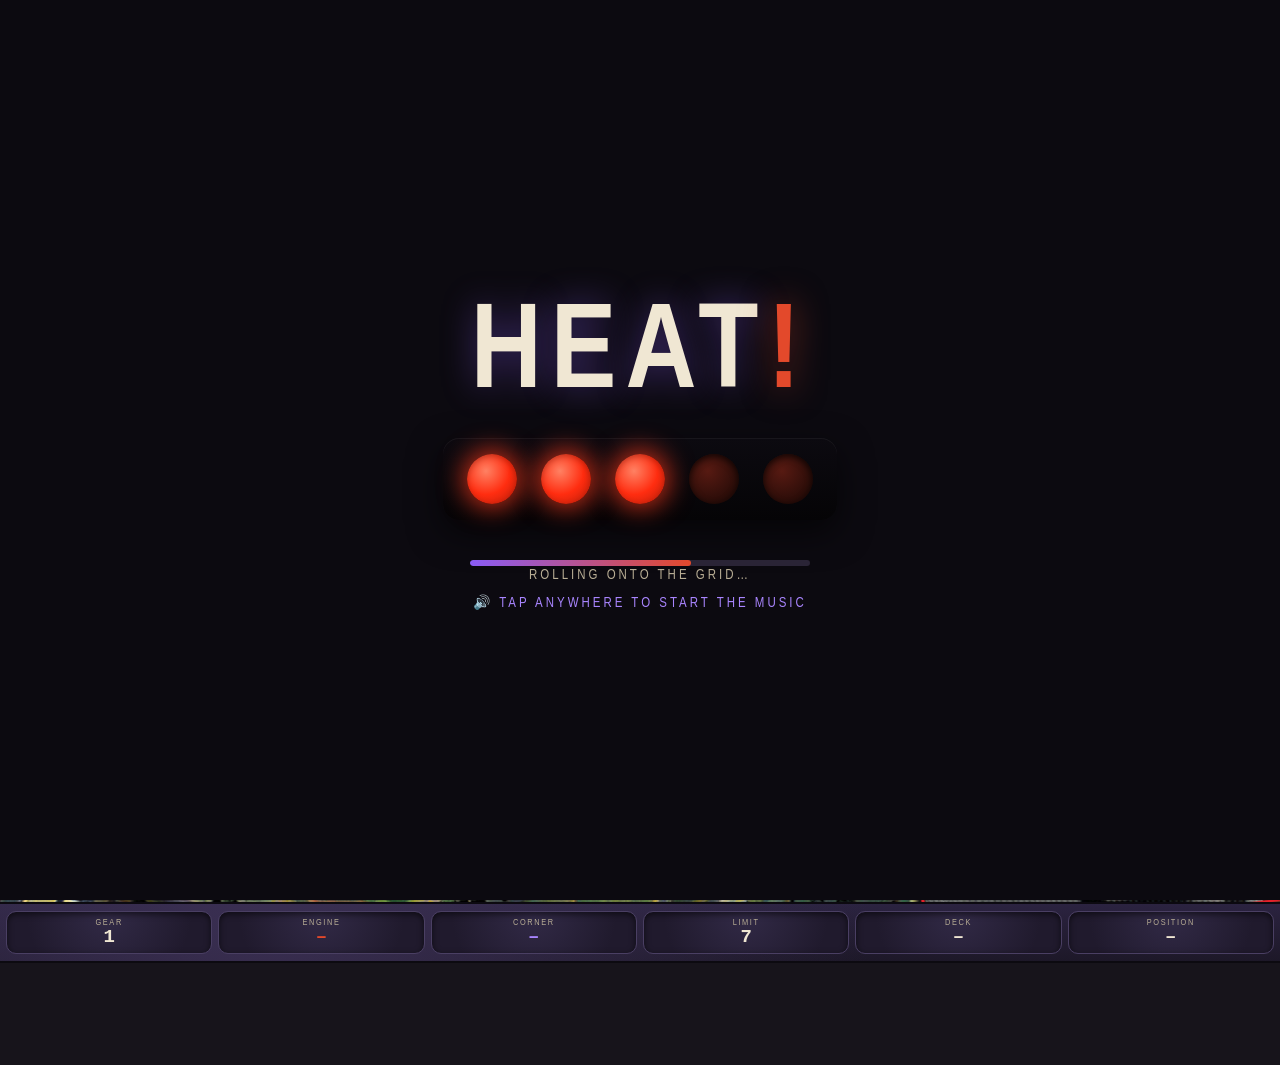
==== index.html @ 268af8fa "Update index.html" ====
<!DOCTYPE html>
<html lang="en">
<head>
<meta charset="UTF-8">

<meta name="viewport" content="width=device-width, initial-scale=1.0, viewport-fit=cover">
<meta name="apple-mobile-web-app-capable" content="yes">
<meta name="theme-color" content="#17141b">

<title>HEAT - Pedal to the Metal!</title>

<script>
window.addEventListener("error", e => {
  if (e.filename) alert("Error in " + e.filename.split("/").pop() +
                        " line " + e.lineno + ":\n" + e.message);
});
</script>

<!-- on-screen JS error reporter (delete this line when you no longer want it) -->
<script src="js/diagnostic.js"></script>

<link rel="stylesheet" href="css/game.css">
<link rel="stylesheet" href="css/career.css">
</head>
<body>

<!-- ===== INTRO: loading + title, layered over the game (single page) ===== -->
<div id="stage" role="button" tabindex="0" aria-label="Start game">
  <div id="prompt">
    <div id="Heats">HEAT <span>- Pedal to the Metal</div>
    <div class="eyebrow">A Digital Fan Game</div>
    <div id="start">Start <span class="metal">Game</span></div>
  
    </div>
  <div id="hint">Tap anywhere to race</div>
</div>
<div id="soundNote">🔊 Tap to enable sound</div>
<div id="loader">
  <!-- wordmark: the PNG is preferred; if it fails to load, onerror hides it and
       reveals the original text version so the loader never shows a broken box -->
  <img class="load-title" id="loadWordmark" src="assets/titlename.png" alt="HEAT"
       onerror="this.hidden=true; var t=document.getElementById('loadWordmarkText'); if(t) t.hidden=false;">
  <div class="load-title" id="loadWordmarkText" hidden>HEAT<b>!</b></div>
  <div class="gantry">
    <div class="lamp"></div><div class="lamp"></div><div class="lamp"></div>
    <div class="lamp"></div><div class="lamp"></div>
  </div>
  <div>
    <div class="load-bar"><div class="load-fill" id="loadFill"></div></div>
    <p class="load-status" id="loadStatus">Warming up the engine…</p>
    <p class="load-status" id="loadSound" style="display:none; margin-top:12px; color:var(--purple-glow)">🔊 Tap anywhere to start the music</p>
  </div>
</div>
<!-- ===== end intro ===== -->

<!-- ===== pre-race loading screen (summary → lights out, and between championship races) ===== -->
<div id="raceload">
  <div>
    <div class="rl-track" id="rlTitle">Pukekohe</div>
    <div class="rl-sub" id="rlSub"></div>
  </div>
  <div class="gantry">
    <div class="lamp"></div><div class="lamp"></div><div class="lamp"></div>
    <div class="lamp"></div><div class="lamp"></div>
  </div>
  <div>
    <div class="load-bar"><div class="load-fill" id="rlFill"></div></div>
    <p class="load-status" id="rlStatus">Wheeling it out of the garage…</p>
  </div>
</div>

<div id="topbar">
  <div class="badge">17</div>
  <div class="hdrtext">
    <h1>HEAT <span style="color:var(--purple-glow)">·</span> </h1>
    <div class="subrow">
      <div class="sub" id="roundlbl">Pedal to the Metal!</div>
      <div id="wchip" hidden></div>
    </div>
  </div>
  <div id="standings"></div>
  <button id="menubtn" aria-label="Menu" title="Menu">☰</button>
</div>

<div id="trackwrap">
  <svg id="tracksvg" viewBox="0 0 1200 800" preserveAspectRatio="xMidYMid meet"></svg>
</div>

<div id="gauges">
  <div class="gauge"><div class="lbl">Gear</div><div class="val" id="g-gear">1</div></div>
  <div class="gauge heatg"><div class="lbl">Engine</div><div class="val" id="g-heat">–</div></div>
  <div class="gauge speedg"><div class="lbl">Speed</div><div class="val" id="g-speed">–</div></div>
  <div class="gauge"><div class="lbl">Hand</div><div class="val" id="g-hand">7</div></div>
  <div class="gauge deckg" id="g-deck-tile" title="Draw deck — tap to see what's left"><div class="lbl">Deck</div><div class="val" id="g-deck">–</div></div>
  <div class="gauge"><div class="lbl">Position</div><div class="val" id="g-pos">–</div></div>
</div>

<div id="panel"></div>

<div id="logwrap">
  <button id="logtoggle" onclick="document.getElementById('logwrap').classList.toggle('open')">▸ race radio…</button>
  <div id="logbody"></div>
</div>

<div id="toast"></div>

<div id="confirmModal" class="overlay" style="display:none">
  <div class="sheet">
    <h2 id="cfTitle">⚠ Spin-out warning</h2>
    <div class="tag" id="cfTag">Corner check</div>
    <div id="cfBody" class="forecast spin cfbody"></div>
    <div class="btnrow">
      <button class="act hot" id="cfYes">Send it anyway</button>
      <button class="act secondary" id="cfNo">Back off</button>
    </div>
  </div>
</div>
<div id="spinModal" class="overlay" style="display:none">
  <div class="sheet">
    <h2>💥 SPINOUTT!</h2>
    <img src="screens/spinout1.png" alt="Spin out">
    <div class="spinsub" id="spinSub">You lost the back end — dropped to 1st gear and picked up Stress.</div>
    <div class="btnrow"><button class="act hot" id="spinClose">Shake it off</button></div>
  </div>
</div>
<div id="trackModal" class="overlay" style="display:none">
  <div class="sheet">
    <div class="tag" id="tmEyebrow"></div>
    <h2 id="tmName"></h2>
    <div class="tm-art" id="tmArt"></div>
    <div class="tm-meta" id="tmMeta"></div>
    <div class="tm-brief" id="tmBrief"></div>
    <div class="btnrow">
      <button class="act secondary" id="tmCancel">Cancel</button>
      <button class="act" id="tmNext">Next ▸</button>
    </div>
  </div>
</div>
<div id="setup" class="overlay"></div>


<!-- ===== soundtrack: opening (attract, carried from title) → race (loop) → win (once) ===== -->
<audio id="heatOpening" src="audio/opening.mp3" loop preload="auto"></audio>
<audio id="heatRace"    src="audio/race.mp3"    loop preload="auto"></audio>
<audio id="heatWin"     src="audio/win.mp3"     preload="auto"></audio>
<audio id="heatCrash"   src="audio/crash.mp3"   preload="auto"></audio>

<!-- =====================================================================
     SCRIPTS — load order matters. Anything that *registers* data must come
     before the code that reads it.

       1. track registry   → defines TRACKS + defineTrack()
       2. tracks/*.js      → one file per circuit, each self-registers.
                             Order here = order on the track-select screen.
       3. data/cups.js     → championship seasons (lists of track keys)
       4. js/game.js       → the game itself
       5. js/audio.js, js/intro.js
       6. career map registry → defines defineCareerMap()
       7. data/career-maps/*.js → one file per career map
       8. js/career.js     → career mode

     TO ADD A TRACK: drop tracks/<key>.js in, add one line to the TRACKS block.
     TO ADD A CAREER MAP: drop data/career-maps/<key>.js in, add one line to
     the CAREER MAPS block. Nothing else in this file changes.
     ===================================================================== -->

<script src="js/track-registry.js"></script>

<!-- ===== TRACKS ===== -->
<script src="tracks/usa.js"></script>
<script src="tracks/italy.js"></script>
<script src="tracks/france.js"></script>
<script src="tracks/britain.js"></script>
<script src="tracks/mexico.js"></script>
<script src="tracks/japan.js"></script>
<script src="tracks/spain.js"></script>
<script src="tracks/dutch.js"></script>
<script src="tracks/southafrica.js"></script>
<script src="tracks/germany.js"></script>
<script src="tracks/adelaide.js"></script>
<script src="tracks/hungary.js"></script>
<script src="tracks/jarama.js"></script> 
<script src="tracks/pukekohe.js"></script>
<script src="tracks/monaco.js"></script>
<script src="tracks/montjuic.js"></script>
<script src="tracks/newyork.js"></script>
<script src="tracks/sanmarino.js"></script>
<script src="tracks/silverrock.js"></script>
<script src="tracks/spa.js"></script> 
<script src="tracks/zandvoort.js"></script>

  <!-- ===== DRAG TRACKS ===== -->
  <script src="tracks/drags/drag1.js"></script>
  <script src="tracks/drags/drag2.js"></script>
  <script src="tracks/drags/drag3.js"></script>

  <!-- ===== BOSS TRACKS =====
       Career mode keeps these OUT of the ordinary circuit pool. Each career
       draws three of the six at roll-up and pins one to the end of each act:
       Act I final, Act II final, Grand Final. -->
  <script src="tracks/boss/boss1.js"></script>
  <script src="tracks/boss/boss2.js"></script>
  <script src="tracks/boss/boss3.js"></script>
  <script src="tracks/boss/boss4.js"></script>
  <script src="tracks/boss/boss5.js"></script>
  <script src="tracks/boss/boss6.js"></script>

<!-- ===== CHAMPIONSHIP SEASONS ===== -->
<script src="data/cups.js"></script>

  
<!-- ===== GAME ===== -->
<script src="js/game.js"></script> 
<script src="js/board-terrains.js"></script>
  
<script src="js/poly.js"></script>
<script src="js/models/car-f1.js"></script>
<script src="js/models/cockpit.js"></script>
<script src="js/fpview.js"></script>
<script src="js/fpview-poly.js"></script>

<!-- <script src="js/fpview.js"></script> -->
<!--  <script src="js/retro.js"></script> -->
<script src="js/fpview-terrains.js"></script>
<script src="js/audio.js"></script>
<script src="js/intro.js"></script>

<!-- ===== CAREER MAPS ===== -->
<script src="js/career-map-registry.js"></script>
<!--<script src="data/career-maps/coastrun.js"></script>
<script src="data/career-maps/summitgp.js"></script>*
  --!>

<!-- ===== CAREER MODE ===== -->
<!-- career-mods.js must load AFTER game.js (it wraps game functions) and
     BEFORE career.js (which reads CAREER_MODS / careerApplyFx / careerPerk) -->
<script src="js/career-mods.js"></script>
<script src="js/career.js"></script>



</body>
</html>
---- css/game.css ----
:root{
  --tarmac:#17141b; --panel:#221d2b; --panel2:#2c2536;
  --cream:#f0e7d3; --cream-dim:#b9ae95;
  --purple:#8a5cf6; --purple-deep:#4b2fa8; --purple-glow:#a985ff;
  --heat:#e3492b; --heat-dim:#8a3520;
  --cool:#3fa7d6; --grass:#3e5039;
  --stress:#d8c23a;
  --disp:"Avenir Next Condensed","Arial Narrow","Helvetica Neue Condensed","Liberation Sans Narrow",system-ui,sans-serif;
  --mono:"SF Mono","Roboto Mono",ui-monospace,Menlo,monospace;
}
*{box-sizing:border-box;margin:0;padding:0;-webkit-tap-highlight-color:transparent;touch-action:manipulation}
html,body{height:100%}
body{
  background:var(--tarmac); color:var(--cream);
  font-family:var(--disp); overflow:hidden;
  display:flex; flex-direction:column; height:100dvh;
  user-select:none;-webkit-user-select:none;
}
/* ---------- header ---------- */
#topbar{
  display:flex; align-items:center; gap:10px; padding:8px 12px 6px;
  border-bottom:1px solid #000;
  background:linear-gradient(180deg,#241d31,#1a1622);
}
#topbar .badge{
  background:var(--purple-deep); color:#fff; border:2px solid var(--purple);
  border-radius:50%; width:34px;height:34px; display:flex;align-items:center;justify-content:center;
  font-weight:800; font-size:15px; flex:none;
  box-shadow:0 0 10px rgba(138,92,246,.5);
}
#topbar h1{font-size:17px; letter-spacing:2.5px; text-transform:uppercase; font-weight:800; line-height:1}
#topbar .hdrtext{min-width:0}
#topbar .subrow{display:flex; align-items:center; gap:6px; flex-wrap:wrap; margin-top:3px}
#topbar .sub{font-size:10px; letter-spacing:2px; color:var(--cream-dim); text-transform:uppercase}
#wchip{font-size:9px; letter-spacing:1.2px; text-transform:uppercase; color:var(--cream);
  background:rgba(138,92,246,.18); border:1px solid rgba(138,92,246,.5);
  padding:1px 6px; border-radius:999px; white-space:nowrap; line-height:1.5}
#wchip[hidden]{display:none}
#standings{margin-left:auto; display:flex; gap:4px; flex-wrap:wrap; justify-content:flex-end; max-width:42%}
#menubtn{flex:none; margin-left:8px; width:34px; height:34px; border-radius:9px;
  border:2px solid var(--purple); background:var(--panel2); color:var(--cream);
  font-size:16px; font-weight:800; line-height:1; display:flex; align-items:center; justify-content:center;
  cursor:pointer; box-shadow:0 0 8px rgba(138,92,246,.35)}
#menubtn:active{background:var(--purple-deep)}
.pos-chip{
  width:18px;height:18px;border-radius:50%; display:flex;align-items:center;justify-content:center;
  font-size:10px;font-weight:800;color:#111; border:1px solid rgba(0,0,0,.5);
}
/* landing-spot highlight bands on the track */
.landhl{pointer-events:none}
.landhl.exact{opacity:.55}
.landhl.range{opacity:.30}
/* ---------- track ---------- */
#trackwrap{position:relative; background:var(--grass); flex:none; touch-action:none}
#tracksvg{display:block; width:100%; height:auto}
/* ---------- gauges strip ---------- */
#gauges{
  display:flex; justify-content:space-around; align-items:stretch;
  padding:7px 6px; gap:6px;
  background:
    radial-gradient(circle at 20% -40%, #3a2f52 0%, transparent 60%),
    linear-gradient(180deg,#2b2340,#1d1828);
  border-top:2px solid #0c0a10; border-bottom:2px solid #0c0a10;
}
.gauge{
  flex:1; text-align:center; border:1.5px solid #4a3f63; border-radius:10px;
  background:radial-gradient(circle at 50% 0%, #322a47, #201a2d 75%);
  padding:5px 2px 4px; box-shadow:inset 0 2px 6px rgba(0,0,0,.6);
  min-width:0;
}
.gauge .lbl{font-size:9px; letter-spacing:1.6px; color:var(--cream-dim); text-transform:uppercase}
.gauge .val{font-family:var(--mono); font-size:19px; font-weight:700; line-height:1.15; color:var(--cream)}
.gauge.heatg .val{color:var(--heat)} .gauge.speedg .val{color:var(--purple-glow)}
/* ---------- main panel ---------- */
#panel{flex:1; overflow-y:auto; padding:12px 12px 90px; -webkit-overflow-scrolling:touch}
.phase-title{font-size:13px; letter-spacing:3px; text-transform:uppercase; color:var(--purple-glow); font-weight:800; margin-bottom:2px}
.phase-hint{font-size:12.5px; color:var(--cream-dim); font-family:system-ui,sans-serif; line-height:1.45; margin-bottom:12px}
/* gear gate */
#geargate{display:flex; gap:10px; align-items:center; justify-content:center; margin:6px 0 14px}
.gearopt{
  width:56px;height:56px;border-radius:50%; border:2px solid #4a3f63; background:#171221;
  color:var(--cream); font-size:22px; font-weight:800; display:flex;flex-direction:column;
  align-items:center;justify-content:center; position:relative; font-family:var(--disp);
}
.gearopt small{font-size:8px; letter-spacing:1px; color:var(--cream-dim); font-weight:600}
.gearopt.sel{border-color:var(--purple-glow); background:var(--purple-deep); box-shadow:0 0 14px rgba(138,92,246,.55)}
.gearopt.heatcost.sel{border-color:var(--heat)}
.gearopt:disabled{opacity:.28}
.gearopt .flame{position:absolute; top:-6px; right:-4px; font-size:12px}
/* cards */
#hand,#played{display:flex; gap:8px; overflow-x:auto; padding:6px 2px 10px; scrollbar-width:none}
#hand::-webkit-scrollbar,#played::-webkit-scrollbar{display:none}
.card{
  flex:none; width:66px; height:96px; border-radius:8px; position:relative;
  border:2px solid #000; display:flex; flex-direction:column; align-items:center; justify-content:center;
  font-weight:800; transition:transform .12s;
  box-shadow:0 3px 6px rgba(0,0,0,.5);
}
.card .cv{font-size:30px; line-height:1}
.card .ct{font-size:8.5px; letter-spacing:1.2px; text-transform:uppercase; margin-top:5px; opacity:.85; text-align:center; padding:0 3px}
.card.speed{background:linear-gradient(160deg,#6a48d8,#40277e); color:#fff}
.card.speed::after,.card.up::after{content:""; position:absolute; inset:4px; border:1px solid rgba(255,255,255,.28); border-radius:5px}
.card.up{background:linear-gradient(160deg,#8f6df2,#5636a8); color:#fff}
.card.up .cv::before{content:"▲▲"; display:block; font-size:8px; letter-spacing:2px; color:#d9c9ff}
.card.heatc{background:linear-gradient(160deg,#e3492b,#7c2410); color:#ffe6d2}
.card.heatc .cv{font-size:22px}
.card.stressc{background:linear-gradient(160deg,#c9b02c,#6d5c10); color:#fff}
.card.stressc .cv{font-size:26px}
.card.garage{background:linear-gradient(160deg,#efe6d0,#c9bda0); color:#241d15; border-color:#241d15}
.card.garage .ct{font-weight:800; letter-spacing:.8px; opacity:1}
/* Sponsorship cards (Championship): gold one-shot upgrades */
.card.sponsor{background:linear-gradient(160deg,#f6dd92,#bd8f2f); color:#241a06; border-color:#3a2c10}
.card.sponsor::before{content:"🤝"; position:absolute; top:2px; left:4px; font-size:11px}
.card.sponsor .ct{font-weight:800; letter-spacing:.6px; opacity:1}
/* Curse cards: stock upgrades flagged {curse:true} — tinted + marked. The skull
   rides .ct::before (the card-name node) so it doesn't collide with the
   card-level ::before that sponsor cards use. */
.card.garage.curse{filter:grayscale(.35) brightness(.8); border-color:#7a2f2f; box-shadow:inset 0 0 0 2px rgba(224,138,138,.35)}
.card.garage.curse .ct::before{content:"💀 "}
.card.garage.curse.hasart::after{content:"💀"; position:absolute; top:2px; left:5px; font-size:12px; z-index:2; text-shadow:0 1px 3px #000,0 0 4px #000}
.card .chips{display:flex; flex-wrap:wrap; gap:2px; justify-content:center; margin-top:4px; padding:0 2px}
/* card artwork scans (assets/cards/…). When a scan loads it becomes the whole
   card face and the vector text/frame is hidden; if the file is missing the
   existing CSS/SVG face below stays as the fallback. */
.card .cart{position:absolute; inset:0; width:100%; height:100%; object-fit:cover; border-radius:6px; display:block; pointer-events:none}
.card.hasart .cv,.card.hasart .ct,.card.hasart .chips{display:none}
.card.hasart::before,.card.hasart::after{content:none}
.card.hasart .pip{z-index:2; text-shadow:0 1px 3px #000, 0 0 4px #000}
/* ---------- draw pile (in the play area) + deck-info sheet ----------
   A face-down pile using assets/cards/starter/draw.png, with a live count and
   a tap target that opens the "what's left / stress odds" sheet. If the art is
   missing the vector .dp-face fallback stays. */
.pileslot{display:flex; align-items:center; gap:12px; padding:2px 2px 4px}
.drawpile{position:relative; flex:none; width:66px; height:96px; border-radius:8px; cursor:pointer;
  border:2px solid #000; background:linear-gradient(160deg,#3a2f52,#1c1727); overflow:hidden;
  box-shadow:0 3px 6px rgba(0,0,0,.5), 3px 3px 0 -1px #241d3a, 6px 6px 0 -2px #1a1528;
  transition:transform .12s}
.drawpile:active{transform:translateY(1px)}
.drawpile .dp-art{position:absolute; inset:0; width:100%; height:100%; object-fit:cover; display:block; pointer-events:none}
.drawpile .dp-face{position:absolute; inset:0; display:flex; align-items:center; justify-content:center;
  text-align:center; font-family:var(--disp); font-weight:800; font-size:11px; letter-spacing:2px;
  line-height:1.3; color:#cdbcff; text-transform:uppercase}
.drawpile .dp-cnt{position:absolute; right:-6px; bottom:-6px; z-index:3; min-width:24px; height:24px; padding:0 5px;
  border-radius:12px; background:var(--purple-glow); color:#150e26; font-family:var(--mono); font-weight:800;
  font-size:13px; display:flex; align-items:center; justify-content:center; border:2px solid #150e26;
  box-shadow:0 2px 5px rgba(0,0,0,.5)}
.pilehint{font-size:11px; line-height:1.45; color:var(--cream-dim)}
.pilehint b{color:var(--purple-glow)}
.pilehint .ev{color:var(--cream)}
.gauge.deckg{cursor:pointer}
.gauge.deckg:active{transform:translateY(1px)}
/* deck-info sheet */
.dklist{display:flex; flex-direction:column; gap:2px; margin-top:4px}
.dkrow{display:flex; align-items:center; gap:8px; font-size:13px; padding:4px 8px; border-radius:6px; background:#171221}
.dkrow span{flex:1; color:var(--cream-dim)} .dkrow b{font-family:var(--mono); color:var(--cream)}
.odds{display:flex; flex-direction:column; gap:6px}
.oddrow{display:flex; align-items:center; gap:8px; font-size:12px}
.oddrow>span{width:56px; color:var(--cream-dim)}
.oddrow>b{width:38px; text-align:right; font-family:var(--mono); color:var(--purple-glow)}
.oddbar{flex:1; height:12px; border-radius:6px; background:#171221; overflow:hidden; border:1px solid #372c52}
.oddbar>i{display:block; height:100%; background:linear-gradient(90deg,#6a48d8,#a985ff)}
.dkev{margin-top:10px; font-size:13px; color:var(--cream-dim)} .dkev b{color:var(--cream); font-family:var(--mono)}
/* pre-race briefing modal (Event + Weather cards) */
.brief-card{width:200px; min-height:280px; border-radius:12px; overflow:hidden; border:2px solid var(--purple-deep);
  background:#151021; box-shadow:0 8px 26px rgba(0,0,0,.6); display:flex}
.brief-card img{width:100%; height:auto; object-fit:cover; display:block}
.brief-card.hasart{min-height:0; border-color:#000}
.bc-face{flex:1; display:flex; flex-direction:column; gap:8px; padding:14px 12px; text-align:center; align-items:center}
.bc-event{background:linear-gradient(165deg,#efe6d0,#c9bda0); color:#241d15}
.bc-wx{background:linear-gradient(165deg,#274a63,#12222f); color:#e8f2fa}
.bc-kind{font-size:10px; letter-spacing:2.5px; text-transform:uppercase; font-weight:800; opacity:.75}
.bc-name{font-family:var(--disp); font-size:17px; line-height:1.15; letter-spacing:1px; text-transform:uppercase; font-weight:800}
.bc-flavor{font-size:9.5px; letter-spacing:1.4px; text-transform:uppercase; opacity:.6}
.bc-text{font-size:12px; line-height:1.45}
.bc-foot{font-size:10.5px; line-height:1.5; margin-top:auto; opacity:.85}
.chip{font-size:8px; font-weight:800; background:#3d3428; color:#f0e7d3; border-radius:4px; padding:1px 3px; letter-spacing:.3px}
.chip.m{background:#8a2d18} .chip.c{background:#1e6c8f} .chip.s{background:#7a681a} .chip.g{background:#1f6d45}
input.hsname{user-select:text;-webkit-user-select:text}
.draftmkt{display:flex; flex-wrap:wrap; gap:10px; justify-content:center; padding:8px 0; max-height:46vh; overflow-y:auto}
.draftmkt .card{width:76px; height:112px; cursor:pointer}
.draftmkt .card.taken{opacity:.25; pointer-events:none}
.card.sel{transform:translateY(-9px); outline:3px solid var(--purple-glow); outline-offset:1px}
.card.dim{opacity:.38}
.card .pip{position:absolute; top:3px; left:5px; font-size:12px}
.card .pip.r{left:auto; right:5px}
/* hold / hover card help */
#cardtip{
  position:fixed; z-index:120; max-width:290px; display:none;
  background:linear-gradient(180deg,#2c2536,#201a2d);
  border:2px solid var(--purple); border-radius:11px; padding:11px 13px;
  font-family:system-ui,sans-serif; font-size:12.5px; line-height:1.5; color:var(--cream);
  box-shadow:0 10px 34px rgba(0,0,0,.65), 0 0 14px rgba(138,92,246,.25);
  pointer-events:none;
}
#cardtip h4{font-family:var(--disp); letter-spacing:1.6px; text-transform:uppercase;
  font-size:12px; color:var(--purple-glow); margin:0 0 5px}
#cardtip ul{margin:0; padding:0; list-style:none}
#cardtip li{margin:5px 0 0; padding-left:2px}
#cardtip li b:first-child{color:#ffd9a8}
#cardtip .tiphint{margin-top:7px; font-size:10.5px; color:var(--cream-dim); letter-spacing:.4px}
/* buttons */
.btnrow{display:flex; flex-wrap:wrap; gap:9px; margin-top:6px}
button.act{
  font-family:var(--disp); font-weight:800; letter-spacing:1.6px; text-transform:uppercase;
  font-size:13.5px; padding:13px 18px; border-radius:9px; border:2px solid var(--purple);
  background:linear-gradient(180deg,#6a45d8,#4b2fa8); color:#fff; flex:1; min-width:120px;
  box-shadow:0 3px 0 #2c1a66;
}
button.act:active{transform:translateY(2px); box-shadow:0 1px 0 #2c1a66}
button.act.secondary{background:#241d31; border-color:#4a3f63; color:var(--cream); box-shadow:0 3px 0 #0e0b14}
button.act.hot{background:linear-gradient(180deg,#e3562b,#9c2c12); border-color:#ff9b6a; box-shadow:0 3px 0 #5c1a08}
button.act.cool{background:linear-gradient(180deg,#3fa7d6,#1f6a94); border-color:#8fd4f2; box-shadow:0 3px 0 #124158}
button.act:disabled{opacity:.35; pointer-events:none}
/* ---- settings sheet: audio rows (volume bar + mute) ---- */
.setrow{border:1.5px solid #3a3148; background:#1d1828; border-radius:11px; padding:12px 13px; margin-bottom:11px}
.setrow-top{display:flex; align-items:center; justify-content:space-between; margin-bottom:9px}
.setlbl{font-size:14px; font-weight:800; letter-spacing:.6px; color:var(--cream)}
.mutebox{display:flex; align-items:center; gap:6px; font-size:11px; letter-spacing:1.5px; text-transform:uppercase; color:var(--cream-dim); cursor:pointer}
.mutebox input{width:16px; height:16px; accent-color:var(--purple); cursor:pointer}
.setrow-bar{display:flex; align-items:center; gap:12px}
.setval{font-family:var(--mono); font-size:12px; color:var(--purple-glow); min-width:46px; text-align:right}
input[type="range"].volbar{
  -webkit-appearance:none; appearance:none; flex:1; height:8px; border-radius:6px; background:transparent; cursor:pointer;
}
input[type="range"].volbar::-webkit-slider-runnable-track{height:8px; border-radius:6px; background:linear-gradient(90deg,var(--purple-deep),var(--purple-glow))}
input[type="range"].volbar::-moz-range-track{height:8px; border-radius:6px; background:linear-gradient(90deg,var(--purple-deep),var(--purple-glow))}
input[type="range"].volbar::-webkit-slider-thumb{-webkit-appearance:none; appearance:none; width:20px; height:20px; margin-top:-6px; border-radius:50%; background:#fff; border:2px solid var(--purple); box-shadow:0 1px 4px rgba(0,0,0,.6)}
input[type="range"].volbar::-moz-range-thumb{width:20px; height:20px; border-radius:50%; background:#fff; border:2px solid var(--purple); box-shadow:0 1px 4px rgba(0,0,0,.6)}
input[type="range"].volbar:disabled{opacity:.4; cursor:default}
/* Engine Heat pips */
#enginebar{display:flex; gap:5px; align-items:center; margin:4px 0 10px; flex-wrap:wrap}
#enginebar .elbl{font-size:10px; letter-spacing:2px; color:var(--cream-dim); text-transform:uppercase; margin-right:4px}
.hpip{width:15px; height:22px; border-radius:3px; background:linear-gradient(180deg,#ff7a3d,#c22c0d); border:1px solid #000; box-shadow:0 0 6px rgba(227,73,43,.5)}
.hpip.empty{background:#241d31; box-shadow:none; border-color:#3a3148}
/* corner-heat forecast strip */
.forecast{font-family:system-ui,sans-serif; font-size:12.5px; line-height:1.45; border-radius:8px;
  padding:8px 11px; margin:2px 0 10px; border:1.5px solid #4a3f63; background:#1d1828; color:var(--cream-dim)}
.forecast b{color:var(--cream)}
.forecast.warn{border-color:var(--heat); color:#ffd9c8; background:#2a160f}
.forecast.warn b{color:#ffb08a}
.forecast.spin{border-color:#ff5a3c; color:#fff; background:#571507; font-weight:700}
/* log */
#logwrap{position:fixed; left:0; right:0; bottom:0; z-index:30;
  background:linear-gradient(180deg,#141019 0,#0d0a12 100%); border-top:2px solid #000;}
#logtoggle{width:100%; text-align:left; background:none; border:none; color:var(--cream-dim);
  font-family:var(--mono); font-size:11px; padding:8px 14px; letter-spacing:.4px;
  white-space:nowrap; overflow:hidden; text-overflow:ellipsis;}
#logbody{max-height:0; overflow-y:auto; transition:max-height .25s; padding:0 14px; font-family:var(--mono); font-size:11px; line-height:1.7; color:var(--cream-dim)}
#logwrap.open #logbody{max-height:34dvh; padding-bottom:12px}
#logbody .me{color:var(--purple-glow)} #logbody .warn{color:var(--heat)}
/* overlays */
/* NOTE: a flex item centred with align-items:center overflows equally off BOTH
   ends when it is taller than the container — and the overflow above the top
   edge is unreachable by scrolling. That is what hid the first track card
   (Pukekohe) on the picker. Auto margins on the item resolve to 0 when the
   free space is negative, so the sheet sits flush to the top and scrolls. */
.overlay{position:fixed; inset:0; z-index:50; background:rgba(10,8,14,.93); display:flex; align-items:flex-start; justify-content:center;
  padding:20px 20px calc(20px + env(safe-area-inset-bottom,0px)); overflow-y:auto; -webkit-overflow-scrolling:touch; overscroll-behavior:contain}
.sheet{width:100%; max-width:420px; margin:auto; background:linear-gradient(180deg,#2b2340,#1c1727); border:2px solid var(--purple-deep); border-radius:16px; padding:22px; box-shadow:0 10px 40px rgba(0,0,0,.7)}
.sheet h2,.sheet h1{font-size:24px; letter-spacing:3px; text-transform:uppercase; color:#fff; font-weight:800}
.sheet h2 span,.sheet h1 span{color:var(--purple-glow)}
.sheet .tag{font-size:10px; letter-spacing:2.5px; color:var(--cream-dim); text-transform:uppercase; margin-bottom:16px}
/* track picker cards */
.tracklist{display:flex; flex-direction:column; gap:12px}
/* Circuit picker: the sheet itself is pinned to the viewport and ONLY the list
   of tracks scrolls — the title, the strapline and the Back button stay put. */
.sheet.tspicker{display:flex; flex-direction:column; padding-bottom:16px;
  max-height:calc(100vh - 40px - env(safe-area-inset-bottom,0px));
  max-height:calc(100dvh - 40px - env(safe-area-inset-bottom,0px)); overflow:hidden}
.sheet.tspicker > h1,
.sheet.tspicker > .tag,
.sheet.tspicker > .btnrow{flex:0 0 auto}
.sheet.tspicker .tracklist{flex:1 1 auto; min-height:120px; overflow-y:auto;
  -webkit-overflow-scrolling:touch; overscroll-behavior:contain;
  padding:2px 10px 6px 2px; margin-right:-8px}
.sheet.tspicker .tracklist::-webkit-scrollbar{width:5px}
.sheet.tspicker .tracklist::-webkit-scrollbar-thumb{background:#4a3f63; border-radius:3px}

/* Race Rules */
.racerules{display:flex; flex-direction:column; gap:12px}
/* Race Rules: the sheet itself is pinned to the viewport and ONLY the list
   of rules scrolls — the title, the strapline and the Back button stay put. */
.sheet.rules{display:flex; flex-direction:column; padding-bottom:16px;
  max-height:calc(100vh - 40px - env(safe-area-inset-bottom,0px));
  max-height:calc(100dvh - 40px - env(safe-area-inset-bottom,0px)); overflow:hidden}
.sheet.rules > h1,
.sheet.rules > .tag,
.sheet.rules > .btnrow{flex:0 0 auto}
.sheet.rules .racerules{flex:1 1 auto; min-height:120px; overflow-y:auto;
  -webkit-overflow-scrolling:touch; overscroll-behavior:contain;
  padding:2px 10px 6px 2px; margin-right:-8px}
.sheet.rules .racerules::-webkit-scrollbar{width:5px}
.sheet.rules .racerules::-webkit-scrollbar-thumb{background:#4a3f63; border-radius:3px}

    
  
/* circuit brief modal — outline + a line or two, then cancel / next */
#trackModal{z-index:70; background:rgba(10,8,14,.95)}
#trackModal .sheet{max-width:400px; border-color:var(--purple-glow); box-shadow:0 10px 44px rgba(0,0,0,.75)}
#trackModal h2{font-size:22px; letter-spacing:2.5px; margin:0 0 12px}
#trackModal .tag{margin-bottom:6px}
#trackModal .btnrow button{flex:1}
.tm-art{border-radius:12px; overflow:hidden; border:1px solid #000; margin-bottom:12px;
  background:radial-gradient(120% 120% at 40% 20%,#2c2440,#14101d)}
.tm-art svg{display:block; width:100%; height:auto}
.tm-meta{font-family:var(--disp); font-weight:700; font-size:10px; letter-spacing:1.6px;
  text-transform:uppercase; color:var(--purple-glow); margin-bottom:9px}
.tm-brief{font-family:system-ui,sans-serif; font-size:13.5px; line-height:1.5;
  color:var(--cream); margin-bottom:16px}
.trackcard{display:flex; align-items:center; gap:14px; width:100%; text-align:left;
  padding:12px; border-radius:12px; border:2px solid #4a3f63;
  background:linear-gradient(180deg,#201a2e,#171221); color:var(--cream);
  font-family:var(--disp); cursor:pointer; box-shadow:0 3px 0 #0e0b14; transition:border-color .15s, transform .05s}
.trackcard:hover{border-color:var(--purple-glow)}
.trackcard:active{transform:translateY(2px); box-shadow:0 1px 0 #0e0b14}
.trackcard .tc-art{flex:none; width:104px; height:78px; border-radius:8px; overflow:hidden;
  background:radial-gradient(120% 120% at 40% 20%,#2c2440,#14101d); border:1px solid #000}
.trackcard .tc-art svg{display:block; width:100%; height:100%}
.trackcard .tc-body{flex:1; min-width:0}
.trackcard .tc-name{font-size:19px; font-weight:800; letter-spacing:1.5px; text-transform:uppercase; line-height:1.05}
.trackcard .tc-meta{font-size:10px; letter-spacing:1.5px; color:var(--cream-dim); text-transform:uppercase; margin-top:5px}
.trackcard .tc-go{flex:none; font-size:12px; font-weight:800; letter-spacing:2px; text-transform:uppercase; color:var(--purple-glow)}
/* championship cups */
.cupcard{align-items:flex-start}
.cupcard .tc-art{width:74px; height:74px; display:flex; align-items:center; justify-content:center; font-size:34px}
.cupcard .tc-rounds{font-size:11px; letter-spacing:1px; color:var(--cream); text-transform:uppercase; margin-top:7px; line-height:1.6; opacity:.85}
.cupcard .tc-rounds .missing{color:#ff8163}
.trackcard.pick{position:relative}
.trackcard.pick.on{border-color:var(--purple-glow); background:linear-gradient(180deg,#2f2547,#1d1730)}
.trackcard .pickbadge{flex:none; width:34px; height:34px; border-radius:50%; display:flex; align-items:center; justify-content:center;
  border:2px solid #4a3f63; color:var(--cream-dim); font-family:var(--mono); font-size:12px; font-weight:700}
.trackcard.on .pickbadge{border-color:var(--purple-glow); background:var(--purple-deep); color:#fff}
.trackcard.locked{opacity:.75; cursor:default}
.cuprail{display:flex; gap:6px; margin:10px 0 2px}
.cuprail div{flex:1; text-align:center; padding:7px 2px; border-radius:8px; border:2px dashed #4a3f63; color:var(--cream-dim);
  font-size:10px; letter-spacing:1px; text-transform:uppercase; overflow:hidden; text-overflow:ellipsis; white-space:nowrap}
.cuprail div.set{border-style:solid; border-color:var(--purple-glow); color:var(--cream)}
/* ---- deck select (garage carousel): one deck on screen, swipe or arrows ---- */
.deckwrap{position:relative; display:flex; align-items:center; gap:8px; margin-top:4px}
.deckstage{flex:1; min-width:0; overflow:hidden; border-radius:14px; touch-action:pan-y}
.deckcard{border:2px solid var(--purple-glow); border-radius:14px; padding:14px;
  background:linear-gradient(180deg,#2f2547,#1a1526); box-shadow:0 4px 0 #0e0b14, inset 0 1px 0 rgba(255,255,255,.05)}
.deckcard.slide-l{animation:deckInL .22s ease-out}
.deckcard.slide-r{animation:deckInR .22s ease-out}
@keyframes deckInL{from{opacity:0; transform:translateX(-26%)} to{opacity:1; transform:none}}
@keyframes deckInR{from{opacity:0; transform:translateX(26%)}  to{opacity:1; transform:none}}
.deckcard .dk-art{position:relative; width:100%; height:190px; border-radius:10px; overflow:hidden;
  border:1px solid #000; background:radial-gradient(120% 110% at 50% 18%,#3a2f58,#140f1e);
  display:flex; align-items:center; justify-content:center}
.deckcard .dk-art img{position:absolute; inset:0; width:100%; height:100%; object-fit:cover; display:block}
.deckcard .dk-art .dk-fallback{font-size:74px; line-height:1}
.dk-model{width:100%; height:100%; display:flex; align-items:center; justify-content:center}
.dk-model svg{width:92%; height:92%; overflow:visible}
.deckcard .dk-name{font-size:22px; font-weight:800; letter-spacing:2px; text-transform:uppercase; margin-top:12px; line-height:1.05}
.deckcard .dk-tag{font-size:10px; letter-spacing:1.6px; text-transform:uppercase; color:var(--purple-glow); margin-top:5px}
.deckcard .dk-stats{display:flex; flex-wrap:wrap; gap:5px; margin-top:10px}
.deckcard .dk-stats span{font-size:9.5px; font-weight:800; letter-spacing:1px; text-transform:uppercase;
  padding:4px 7px; border-radius:999px; border:1px solid #4a3f63; background:#171221; color:var(--cream-dim); white-space:nowrap}
.deckcard .dk-stats span.up{border-color:#3e8f4d; color:#bfe8c6}
.deckcard .dk-stats span.dn{border-color:var(--heat-dim); color:#ffc7b0}
.deckcard .dk-blurb{font-size:11px; line-height:1.6; letter-spacing:.6px; color:var(--cream-dim); margin-top:10px}
.deckarrow{flex:none; width:38px; height:78px; border-radius:10px; border:2px solid #4a3f63;
  background:#171221; color:var(--cream); font-size:24px; font-weight:800; line-height:1;
  display:flex; align-items:center; justify-content:center; box-shadow:0 3px 0 #0e0b14}
.deckarrow:active{transform:translateY(2px); box-shadow:0 1px 0 #0e0b14; background:var(--purple-deep)}
.deckdots{display:flex; justify-content:center; gap:8px; margin-top:12px}
.deckdots button{width:9px; height:9px; padding:0; border-radius:50%; border:1px solid #4a3f63; background:#171221}
.deckdots button.on{background:var(--purple-glow); border-color:var(--purple-glow); box-shadow:0 0 8px var(--purple-glow)}
.optgroup{margin:14px 0}
.optgroup .olbl{font-size:11px; letter-spacing:2px; text-transform:uppercase; color:var(--cream-dim); margin-bottom:7px}
.seg{display:flex; gap:7px}
.seg button{flex:1; padding:11px 4px; border-radius:8px; border:2px solid #4a3f63; background:#171221; color:var(--cream); font-family:var(--disp); font-weight:700; font-size:14px; letter-spacing:1px}
.seg button.sel{border-color:var(--purple-glow); background:var(--purple-deep)}
.standrow{display:flex; align-items:center; gap:12px; padding:9px 6px; border-bottom:1px solid #362c4d; font-size:16px}
.standrow .p{font-family:var(--mono); font-weight:700; width:26px; color:var(--cream-dim)}
.standrow .dot{width:16px;height:16px;border-radius:50%;border:1px solid #000}

  
  /* toast */
#toast{position:fixed; top:14%; left:50%; transform:translate(-50%,0); z-index:60;
  background:rgba(20,15,30,.95); border:2px solid var(--purple); color:var(--cream);
  border-radius:12px; padding:14px 22px; font-size:15px; letter-spacing:1px; font-weight:700;
  text-transform:uppercase; opacity:0; pointer-events:none; transition:opacity .25s; text-align:center; max-width:86%;}
#toast.show{opacity:1}
#toast.hot{border-color:var(--heat); color:#ffd9c8}
/* spin-out confirm modal */
#confirmModal{z-index:70; background:rgba(10,8,14,.95)}
#confirmModal .sheet{max-width:360px; border-color:#ff5a3c; box-shadow:0 10px 40px rgba(0,0,0,.75)}
#confirmModal h2{font-size:19px; letter-spacing:2px}
#confirmModal .cfbody{margin:0 0 16px}
/* spin-out event modal (image + crash sfx) */
#spinModal{z-index:80; background:rgba(6,4,9,.96)}
#spinModal .sheet{max-width:440px; border-color:#ff5a3c; box-shadow:0 10px 48px rgba(227,73,43,.35); text-align:center; padding:18px}
#spinModal h2{font-size:22px; letter-spacing:3px; color:#ff8163; margin:0 0 12px}
#spinModal img{width:100%; height:auto; border-radius:12px; display:block; margin:0 0 16px;
  border:2px solid #5c1a08; box-shadow:0 6px 22px rgba(0,0,0,.6)}
#spinModal .spinsub{color:var(--cream-dim); font-size:13px; margin:0 0 16px; line-height:1.4}
/* track svg bits */
.spaceline{stroke:#5b5364; stroke-width:1}
.cornerline{stroke:#ffb03d; stroke-width:2.5}
/* cars are animated frame-by-frame along the track path (see stepCar) —
   no CSS transform transition, or the browser would fight the rAF loop. */
#tracksvg text{font-family:var(--disp)}
@media (prefers-reduced-motion: reduce){ .card{transition:none} }
/* replay control bar */
#replayhud{position:fixed; left:50%; bottom:18px; transform:translateX(-50%); z-index:80;
  display:flex; align-items:center; gap:14px; padding:10px 16px; border-radius:12px;
  background:rgba(15,12,22,.93); border:1px solid #4a3f66; box-shadow:0 8px 30px rgba(0,0,0,.55);
  font-family:var(--disp); color:#efe6d0; letter-spacing:1px; font-size:13px; white-space:nowrap}
#replayhud .rp-title{color:var(--purple-glow); font-weight:800}
#replayhud button{background:#241d33; color:#efe6d0; border:1px solid #4a3f66; border-radius:8px;
  padding:5px 10px; font-family:var(--disp); cursor:pointer; font-size:12px}
#replayhud .rp-speeds button.on{background:var(--purple-glow); color:#14101a; border-color:var(--purple-glow)}
.cornerbadge text{font-family:var(--disp); font-weight:800; text-anchor:middle}
.cornerbadge .disc{fill:#f0e7d3; stroke:#111; stroke-width:2}
.cornerbadge .num{fill:#111}
#turnptr{transition:transform .55s ease}
/* ==================================================================
   INTRO OVERLAYS (loading + title) — layered above the game screens so
   the whole thing lives in one page and the music never stops.
   ================================================================== */
#stage{
  position:fixed; inset:0; z-index:310; cursor:pointer;
  background:#000 center/cover no-repeat;
  background-image:url("screens/background.png");
  display:flex; flex-direction:column; align-items:center; justify-content:flex-end;
  transition:opacity .7s ease;
}
#stage.hide{opacity:0; pointer-events:none}
#stage::after{
  content:""; position:absolute; inset:0; pointer-events:none;
  background:
    radial-gradient(120% 80% at 50% 30%, transparent 40%, rgba(0,0,0,.55) 100%),
    linear-gradient(180deg, rgba(0,0,0,.25) 0%, transparent 30%, transparent 55%, rgba(0,0,0,.72) 100%);
}
#prompt{position:relative; z-index:2; text-align:center; margin-bottom:14vh; animation:float 3.4s ease-in-out infinite}
#prompt .eyebrow{font-size:clamp(11px,2.4vw,15px); letter-spacing:6px; text-transform:uppercase; color:var(--cream-dim); margin-bottom:10px}

  
  #Heats{
  display:inline-block; font-size:clamp(38px,10vw,86px); font-weight:800; line-height:.92;
  letter-spacing:3px; text-transform:uppercase; color:var(--cream);
  text-shadow:0 0 22px rgba(138,92,246,.65), 0 4px 18px rgba(0,0,0,.7);
  animation:pulse 2.1s ease-in-out infinite;
}
#Heats .metal{color:var(--heat); text-shadow:0 0 26px rgba(227,73,43,.7), 0 4px 18px rgba(0,0,0,.7)}
#hint{position:relative; z-index:2; font-size:clamp(10px,2.2vw,13px); letter-spacing:3px; text-transform:uppercase; color:var(--cream-dim); margin-top:37vh; opacity:.85}

  
#start{
  display:inline-block; font-size:clamp(38px,10vw,86px); font-weight:800; line-height:.92;
  letter-spacing:3px; text-transform:uppercase; color:var(--cream);
  text-shadow:0 0 22px rgba(138,92,246,.65), 0 4px 18px rgba(0,0,0,.7);
  animation:pulse 2.1s ease-in-out infinite;
}
#start .metal{color:var(--heat); text-shadow:0 0 26px rgba(227,73,43,.7), 0 4px 18px rgba(0,0,0,.7)}
#hint{position:relative; z-index:2; font-size:clamp(10px,2.2vw,13px); letter-spacing:3px; text-transform:uppercase; color:var(--cream-dim); margin-bottom:6vh; opacity:.85}

  
#soundNote{
  position:fixed; z-index:330; top:14px; right:14px;
  font-size:11px; letter-spacing:2px; text-transform:uppercase;
  color:var(--cream); background:rgba(75,47,168,.55); border:1px solid var(--purple);
  border-radius:999px; padding:7px 14px; display:none; align-items:center; gap:7px;
  box-shadow:0 0 14px rgba(138,92,246,.4); cursor:pointer;
}
#soundNote.show{display:flex}

#loader{
  position:fixed; inset:0; z-index:320; cursor:pointer;
  background:radial-gradient(120% 100% at 50% 32%, #221a2d 0%, #17141b 68%, #0c0a10 100%);
  display:flex; flex-direction:column; align-items:center; justify-content:center;
  gap:clamp(26px,5vh,40px); transition:opacity .6s ease;
}
#loader.done{opacity:0; pointer-events:none}

/* --- loader backdrop art (assets/loading.png).
   Only applied once the image is confirmed to load (JS adds .art); until then
   the original radial gradient above stands in, so a missing file is invisible. */
#loader.art{
  background:#0c0a10 center/cover no-repeat;
  background-image:
    linear-gradient(180deg, rgba(12,10,16,.45), rgba(12,10,16,.8)),
    url("assets/loading.png");
}

/* --- HEAT wordmark.
   Two nodes live in the markup: the <img> (assets/titlename.png) and the old
   text version. Whichever one survives is shown; if the img 404s, JS/onerror
   flips to the text and nothing looks broken. */
.load-title{font-size:clamp(46px,13vw,120px); font-weight:800; letter-spacing:9px; line-height:.9; color:var(--cream); text-shadow:0 0 34px rgba(138,92,246,.4)}
.load-title b{color:var(--heat); font-weight:800; text-shadow:0 0 34px rgba(227,73,43,.55)}
img.load-title{display:block; width:min(70vw,520px); height:auto; text-shadow:none;
  filter:drop-shadow(0 0 30px rgba(138,92,246,.45))}
.load-title[hidden]{display:none}

.gantry{display:flex; gap:clamp(9px,3.2vw,24px); padding:clamp(10px,2.4vw,16px) clamp(14px,3.4vw,24px); border-radius:16px; background:linear-gradient(180deg,#0c0a10,#050406); box-shadow:0 12px 34px rgba(0,0,0,.6), inset 0 1px 0 rgba(255,255,255,.05)}
/* over artwork the solid black slab looks pasted on — soften it */
body.skulls .gantry, body.skulls-solid .gantry{
  background:linear-gradient(180deg,rgba(12,10,16,.7),rgba(5,4,6,.7));
  -webkit-backdrop-filter:blur(3px); backdrop-filter:blur(3px);
}

/* --- FALLBACK (always present): the original round grid lights.
   This is what you get if skull1.png is missing or masks aren't supported. */
.lamp{width:clamp(28px,7.6vw,50px); height:clamp(28px,7.6vw,50px); border-radius:50%; background:radial-gradient(circle at 38% 34%, #571a12, #290c08 72%); box-shadow:inset 0 2px 7px rgba(0,0,0,.75); transition:background .1s ease, box-shadow .1s ease}
.lamp.on{background:radial-gradient(circle at 38% 34%, #ff8163, #ff2d10 52%, #b91d09 100%); box-shadow:0 0 24px 5px rgba(255,58,28,.7), inset 0 2px 6px rgba(0,0,0,.25)}

/* --- PREFERRED: skull cut out with a CSS mask, so background-color paints the
   bone and drop-shadow traces the silhouette. JS adds body.skulls only when
   the PNG loads AND has real transparency AND mask-image is supported. */
body.skulls .lamp{
  width:clamp(32px,8.4vw,56px); height:clamp(32px,8.4vw,56px);
  border-radius:0; box-shadow:none; background-image:none;
  background-color:#4a1810;                        /* cold, unlit skull */
  -webkit-mask:url("assets/loading/skull1.png") center/contain no-repeat;
          mask:url("assets/loading/skull1.png") center/contain no-repeat;
  transition:background-color .18s ease, transform .18s ease;
}
body.skulls .lamp.on{
  background-color:#ff2d10; transform:scale(1.06); box-shadow:none;
  animation:skullglow 1.3s ease-in-out infinite;
}

/* --- SECOND FALLBACK: the PNG loads but is opaque (skull baked onto a
   background), so masking would just draw a red square. Draw the art itself
   and tint it with filters instead. */
body.skulls-solid .lamp{
  width:clamp(32px,8.4vw,56px); height:clamp(32px,8.4vw,56px);
  border-radius:0; box-shadow:none;
  background:url("assets/loading/skull1.png") center/contain no-repeat;
  opacity:.35; filter:brightness(.45) saturate(.5);
  transition:opacity .18s ease, filter .18s ease, transform .18s ease;
}
body.skulls-solid .lamp.on{
  opacity:1; transform:scale(1.06); box-shadow:none;
  filter:brightness(1.15) saturate(1.4)
         drop-shadow(0 0 7px rgba(255,58,28,.9)) drop-shadow(0 0 20px rgba(255,45,16,.6));
}

@keyframes skullglow{
  0%,100%{filter:drop-shadow(0 0 5px rgba(255,58,28,.9)) drop-shadow(0 0 16px rgba(255,45,16,.55))}
  50%    {filter:drop-shadow(0 0 9px rgba(255,110,80,1)) drop-shadow(0 0 28px rgba(255,45,16,.85))}
}
@media (prefers-reduced-motion: reduce){
  body.skulls .lamp.on{animation:none; filter:drop-shadow(0 0 8px rgba(255,58,28,.95)) drop-shadow(0 0 22px rgba(255,45,16,.7))}
}
.load-bar{width:min(66vw,340px); height:6px; border-radius:99px; background:#2a2436; overflow:hidden}
.load-fill{height:100%; width:0; background:linear-gradient(90deg,var(--purple),var(--heat)); border-radius:99px}
.load-status{font-size:clamp(11px,2.6vw,14px); letter-spacing:3px; text-transform:uppercase; color:var(--cream-dim); min-height:16px; text-align:center}
/* Pre-race loading screen — same furniture as the intro loader, but it sits
   between the setup summary and lights-out (and between championship races).
   z-index 200: above every setup sheet / modal, below the intro overlays. */
#raceload{
  position:fixed; inset:0; z-index:200; display:none;
  background:radial-gradient(120% 100% at 50% 32%, #221a2d 0%, #17141b 68%, #0c0a10 100%);
  flex-direction:column; align-items:center; justify-content:center;
  gap:clamp(20px,4vh,34px); transition:opacity .5s ease; opacity:1;
}
#raceload.done{opacity:0; pointer-events:none}
#raceload .rl-track{font-size:clamp(26px,7vw,54px); font-weight:800; letter-spacing:4px;
  text-transform:uppercase; color:var(--cream); text-align:center; line-height:1;
  text-shadow:0 0 30px rgba(138,92,246,.45); padding:0 16px}
#raceload .rl-sub{font-size:clamp(10px,2.4vw,13px); letter-spacing:4px; text-transform:uppercase;
  color:var(--purple-glow); text-align:center; margin-top:10px; padding:0 16px}
@keyframes float{0%,100%{transform:translateY(0)} 50%{transform:translateY(-9px)}}
@keyframes pulse{0%,100%{opacity:1; text-shadow:0 0 22px rgba(138,92,246,.65),0 4px 18px rgba(0,0,0,.7)} 50%{opacity:.72; text-shadow:0 0 8px rgba(138,92,246,.3),0 4px 18px rgba(0,0,0,.7)}}
@media (prefers-reduced-motion: reduce){#prompt,#start{animation:none}}
---- css/career.css ----
/* ===== CAREER MODE styles ===== */
.cstatbar{display:flex;gap:8px;flex-wrap:wrap;align-items:center;margin:4px 0 8px}
.cstat{background:#1a1626;border:1px solid #3a3352;border-radius:20px;padding:4px 12px;font-weight:800;font-size:14px;color:#f0e7d3}
.cstat b{color:var(--purple-glow,#b48cff)}
.cmapwrap{border:1px solid #3a3352;border-radius:12px;background:radial-gradient(120% 90% at 50% 0%,#221c33 0%,#131020 70%);max-height:56vh;overflow-y:auto;overflow-x:hidden;-webkit-overflow-scrolling:touch}
.cmapwrap svg{display:block;width:100%;height:auto}
.cnode-hit{cursor:pointer}
@keyframes cpulse{0%,100%{stroke-opacity:.95;stroke-width:3}50%{stroke-opacity:.35;stroke-width:5}}
.cpulse{animation:cpulse 1.4s ease-in-out infinite}
.cdetail{border:1px solid #4a4066;border-radius:12px;background:#191428;padding:12px;margin-top:10px}
.cdetail h3{margin:0 0 4px;font-size:16px;color:#f0e7d3}
.cdetail .crow{display:flex;gap:8px;font-size:13px;color:#bdb3d4;margin:3px 0}
.cdetail .crow b{color:#f0e7d3}
.cgoal{background:#241a33;border:1px dashed #7a5cd6;border-radius:8px;padding:8px 10px;margin:8px 0;font-weight:800;color:#d9c8ff}
.cshopcard{position:relative}
.cprice{position:absolute;bottom:-8px;left:50%;transform:translateX(-50%);background:#2a2140;border:1px solid #7a5cd6;border-radius:12px;padding:2px 10px;font-weight:800;font-size:12px;color:#ffd86b;white-space:nowrap}
.cfailhero{font-size:40px;text-align:center;margin:6px 0}

/* ===== MAP VIEWPORT (pan + zoom camera) =====
   The wrapper is a fixed-size window; the SVG fills it and we move a viewBox
   around underneath. No scrollbars, so both axes pan and any map aspect
   ratio can be fitted. touch-action:none lets us own drag + pinch. */
.cmapwrap{position:relative;border:1px solid #3a3352;border-radius:12px;
  background:radial-gradient(120% 90% at 50% 0%,#221c33 0%,#131020 70%);
  height:clamp(240px,52vh,560px);overflow:hidden;touch-action:none;
  cursor:grab;user-select:none;-webkit-user-select:none}
.cmapwrap:active{cursor:grabbing}
.cmapwrap svg{display:block;width:100%;height:100%}
.cmapctl{position:absolute;right:8px;bottom:8px;display:flex;flex-direction:column;gap:6px}
.cmapctl button{width:34px;height:34px;border-radius:9px;border:1px solid #4a4066;
  background:rgba(23,18,37,.88);color:#f0e7d3;font-size:16px;font-weight:800;
  line-height:1;cursor:pointer;display:flex;align-items:center;justify-content:center}
.cmapctl button:hover{border-color:#7a5cd6;color:#d9c8ff}
.cmapctl button:active{transform:translateY(1px)}

/* ===== MODS ===== */
.cmodstrip{display:flex;gap:6px;flex-wrap:wrap;margin:8px 0 0}
.cmodstrip.empty{font-size:12px;color:#8f86a8;font-style:italic}
.cmod{width:38px;height:38px;border-radius:10px;border:1px solid #4a4066;background:#1a1626;
  font-size:19px;line-height:1;cursor:pointer;display:flex;align-items:center;justify-content:center}
.cmod:hover{background:#241a33}
.cmodcard{display:flex;gap:10px;align-items:flex-start;border:1px solid #4a4066;border-left-width:4px;
  border-radius:10px;background:#191428;padding:10px;margin:6px 0;text-align:left;position:relative}
.cmodcard .cm-ico{font-size:26px;line-height:1;flex:0 0 auto;margin-top:2px}
.cmodcard .cm-name{font-weight:800;font-size:14px;color:#f0e7d3;display:flex;gap:8px;align-items:baseline}
.cmodcard .cm-rar{font-size:10px;text-transform:uppercase;letter-spacing:.06em;font-weight:800}
.cmodcard .cm-text{font-size:12.5px;color:#bdb3d4;margin-top:3px;line-height:1.35}
.cmodcard .cm-flav{font-size:11.5px;color:#7d7495;font-style:italic;margin-top:4px}
.cmodcard .cm-price{position:absolute;top:8px;right:10px;font-weight:800;font-size:13px}
.cmodpick{display:flex;flex-direction:column;gap:2px;margin-top:6px}
.cmodpickbtn,.cmodbuy{display:block;width:100%;background:none;border:0;padding:0;cursor:pointer}
.cmodpickbtn:hover .cmodcard,.cmodbuy:not(.broke):hover .cmodcard{background:#241a33;border-color:#7a5cd6}
.cmodbuy.broke{cursor:not-allowed}
.cmodbuy.broke .cmodcard{opacity:.5}
.cmodbrief{display:flex;gap:6px;flex-wrap:wrap;justify-content:center;margin:8px 0 2px}
.cmodpill{border:1px solid #4a4066;border-radius:14px;padding:3px 9px;font-size:11.5px;
  font-weight:700;color:#d9c8ff;background:#1a1626}

/* ===== NAMED OPPOSITION (bosses & rivals) ===== */
.cfoe{display:flex;gap:10px;align-items:flex-start;border:1px solid var(--foe,#7a5cd6);
  border-left-width:4px;border-radius:10px;padding:10px;margin:8px 0;text-align:left;
  background:linear-gradient(100deg,color-mix(in srgb,var(--foe,#7a5cd6) 18%,#191428) 0%,#191428 60%)}
.cfoe.boss{box-shadow:0 0 0 1px rgba(0,0,0,.4),0 6px 20px -8px var(--foe,#7a5cd6)}
.cfoe .cf-ico{font-size:26px;line-height:1;flex:0 0 auto;margin-top:2px}
.cfoe.big .cf-ico{font-size:34px}
.cfoe .cf-eyebrow{font-size:10px;text-transform:uppercase;letter-spacing:.08em;
  font-weight:800;color:var(--foe,#b48cff)}
.cfoe .cf-name{font-weight:800;font-size:15px;color:#f0e7d3;margin-top:1px}
.cfoe .cf-brief{font-size:12.5px;color:#bdb3d4;margin-top:5px;line-height:1.35}
.cfoe .cf-threat{font-size:12.5px;font-weight:700;color:#ffd86b;margin-top:6px}
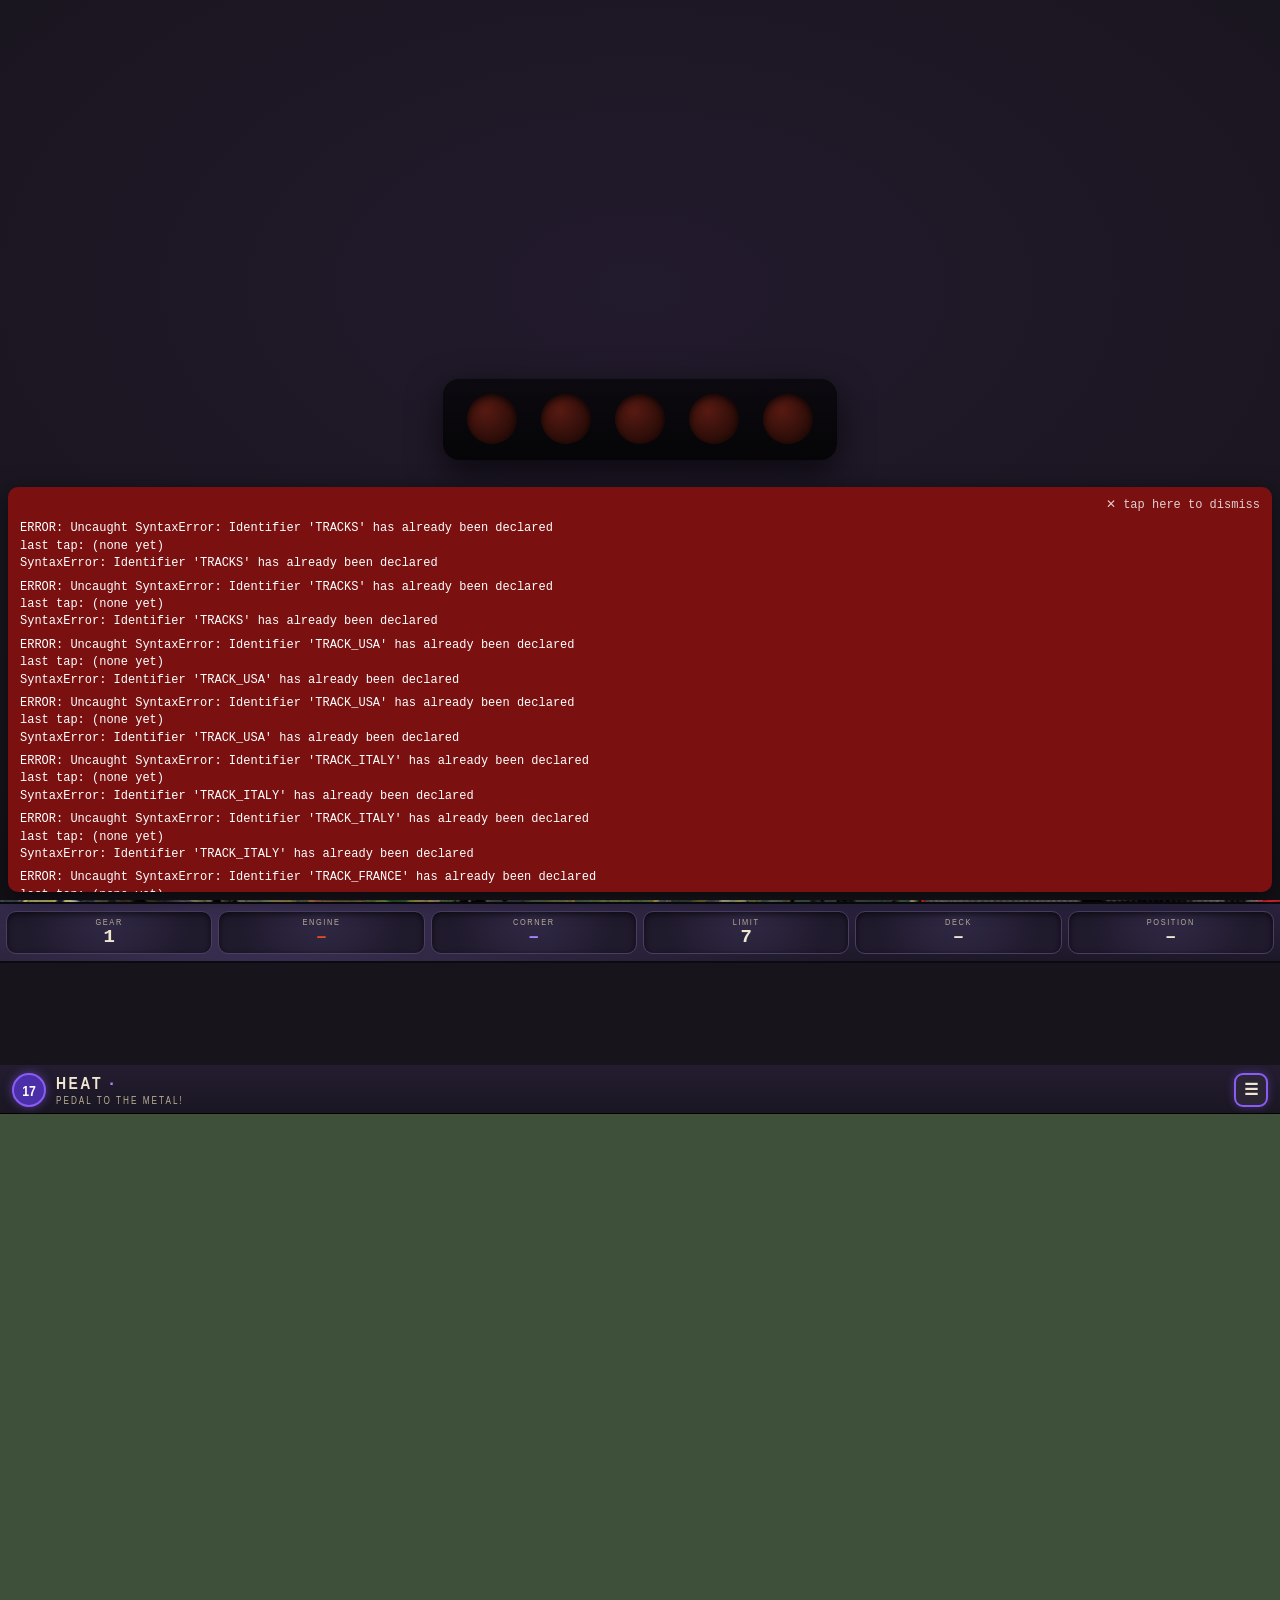
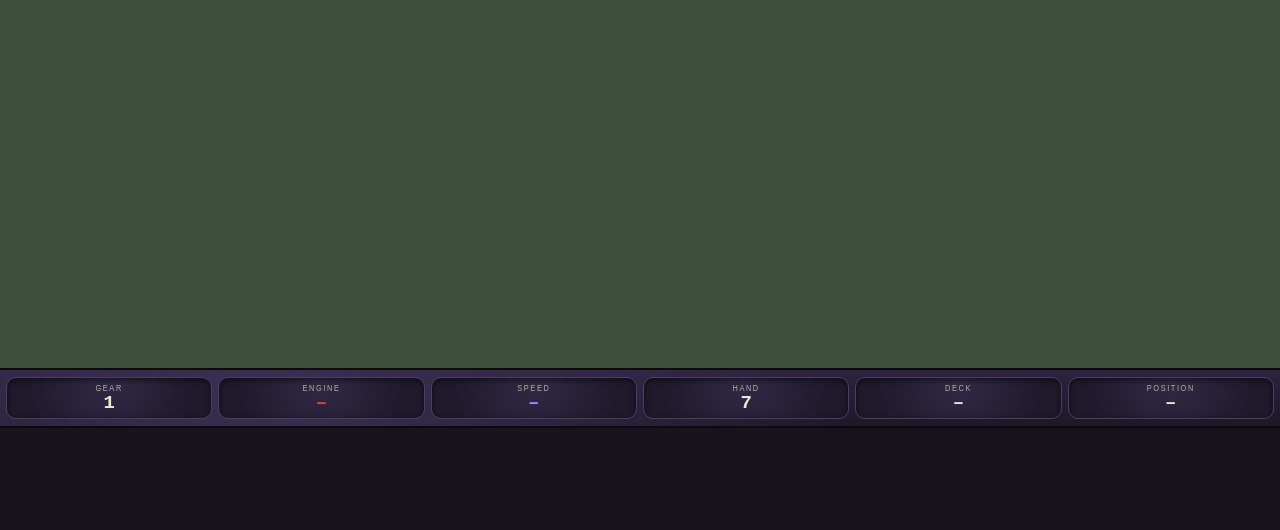
==== commit 2e22f9d2: "Update index.html" ====
--- a/index.html
+++ b/index.html
@@ -209,6 +209,248 @@
 <script src="data/cups.js"></script>
 
   
+<!-- ===== POLYGON GRAPHICS (Settings > Graphics) =====
+     poly.js first — the models register themselves into it. -->
+<script src="js/poly.js"></script>
+<script src="js/models/car-f1.js"></script>
+<script src="js/models/cockpit.js"></script>
+
+<!-- ===== GAME ===== -->
+<script src="js/game.js"></script> 
+<script src="js/board-terrains.js"></script>
+<script src="js/fpview.js"></script>
+<script src="js/fpview-poly.js"></script>
+<!--  <script src="js/retro.js"></script> -->
+<script src="js/fpview-terrains.js"></script>
+<script src="js/audio.js"></script>
+<script src="js/intro.js"></script>
+
+<!-- ===== CAREER MAPS ===== -->
+<script src="js/career-map-registry.js"></script>
+<!--<script src="data/career-maps/coastrun.js"></script>
+<script src="data/career-maps/summitgp.js"></script>*
+  --!>
+
+<!-- ===== CAREER MODE ===== -->
+<!-- career-mods.js must load AFTER game.js (it wraps game functions) and
+     BEFORE career.js (which reads CAREER_MODS / careerApplyFx / careerPerk) -->
+<script src="js/career-mods.js"></script>
+<script src="js/career.js"></script>
+
+
+
+</body>
+</html><!DOCTYPE html>
+<html lang="en">
+<head>
+<meta charset="UTF-8">
+
+<meta name="viewport" content="width=device-width, initial-scale=1.0, viewport-fit=cover">
+<meta name="apple-mobile-web-app-capable" content="yes">
+<meta name="theme-color" content="#17141b">
+
+<title>HEAT - Pedal to the Metal!</title>
+
+<script>
+window.addEventListener("error", e => {
+  if (e.filename) alert("Error in " + e.filename.split("/").pop() +
+                        " line " + e.lineno + ":\n" + e.message);
+});
+</script>
+
+<!-- on-screen JS error reporter (delete this line when you no longer want it) -->
+<script src="js/diagnostic.js"></script>
+
+<link rel="stylesheet" href="css/game.css">
+<link rel="stylesheet" href="css/career.css">
+</head>
+<body>
+
+<!-- ===== INTRO: loading + title, layered over the game (single page) ===== -->
+<div id="stage" role="button" tabindex="0" aria-label="Start game">
+  <div id="prompt">
+    <div id="Heats">HEAT <span>- Pedal to the Metal</div>
+    <div class="eyebrow">A Digital Fan Game</div>
+    <div id="start">Start <span class="metal">Game</span></div>
+  
+    </div>
+  <div id="hint">Tap anywhere to race</div>
+</div>
+<div id="soundNote">🔊 Tap to enable sound</div>
+<div id="loader">
+  <!-- wordmark: the PNG is preferred; if it fails to load, onerror hides it and
+       reveals the original text version so the loader never shows a broken box -->
+  <img class="load-title" id="loadWordmark" src="assets/titlename.png" alt="HEAT"
+       onerror="this.hidden=true; var t=document.getElementById('loadWordmarkText'); if(t) t.hidden=false;">
+  <div class="load-title" id="loadWordmarkText" hidden>HEAT<b>!</b></div>
+  <div class="gantry">
+    <div class="lamp"></div><div class="lamp"></div><div class="lamp"></div>
+    <div class="lamp"></div><div class="lamp"></div>
+  </div>
+  <div>
+    <div class="load-bar"><div class="load-fill" id="loadFill"></div></div>
+    <p class="load-status" id="loadStatus">Warming up the engine…</p>
+    <p class="load-status" id="loadSound" style="display:none; margin-top:12px; color:var(--purple-glow)">🔊 Tap anywhere to start the music</p>
+  </div>
+</div>
+<!-- ===== end intro ===== -->
+
+<!-- ===== pre-race loading screen (summary → lights out, and between championship races) ===== -->
+<div id="raceload">
+  <div>
+    <div class="rl-track" id="rlTitle">Pukekohe</div>
+    <div class="rl-sub" id="rlSub"></div>
+  </div>
+  <div class="gantry">
+    <div class="lamp"></div><div class="lamp"></div><div class="lamp"></div>
+    <div class="lamp"></div><div class="lamp"></div>
+  </div>
+  <div>
+    <div class="load-bar"><div class="load-fill" id="rlFill"></div></div>
+    <p class="load-status" id="rlStatus">Wheeling it out of the garage…</p>
+  </div>
+</div>
+
+<div id="topbar">
+  <div class="badge">17</div>
+  <div class="hdrtext">
+    <h1>HEAT <span style="color:var(--purple-glow)">·</span> </h1>
+    <div class="subrow">
+      <div class="sub" id="roundlbl">Pedal to the Metal!</div>
+      <div id="wchip" hidden></div>
+    </div>
+  </div>
+  <div id="standings"></div>
+  <button id="menubtn" aria-label="Menu" title="Menu">☰</button>
+</div>
+
+<div id="trackwrap">
+  <svg id="tracksvg" viewBox="0 0 1200 800" preserveAspectRatio="xMidYMid meet"></svg>
+</div>
+
+<div id="gauges">
+  <div class="gauge"><div class="lbl">Gear</div><div class="val" id="g-gear">1</div></div>
+  <div class="gauge heatg"><div class="lbl">Engine</div><div class="val" id="g-heat">–</div></div>
+  <div class="gauge speedg"><div class="lbl">Speed</div><div class="val" id="g-speed">–</div></div>
+  <div class="gauge"><div class="lbl">Hand</div><div class="val" id="g-hand">7</div></div>
+  <div class="gauge deckg" id="g-deck-tile" title="Draw deck — tap to see what's left"><div class="lbl">Deck</div><div class="val" id="g-deck">–</div></div>
+  <div class="gauge"><div class="lbl">Position</div><div class="val" id="g-pos">–</div></div>
+</div>
+
+<div id="panel"></div>
+
+<div id="logwrap">
+  <button id="logtoggle" onclick="document.getElementById('logwrap').classList.toggle('open')">▸ race radio…</button>
+  <div id="logbody"></div>
+</div>
+
+<div id="toast"></div>
+
+<div id="confirmModal" class="overlay" style="display:none">
+  <div class="sheet">
+    <h2 id="cfTitle">⚠ Spin-out warning</h2>
+    <div class="tag" id="cfTag">Corner check</div>
+    <div id="cfBody" class="forecast spin cfbody"></div>
+    <div class="btnrow">
+      <button class="act hot" id="cfYes">Send it anyway</button>
+      <button class="act secondary" id="cfNo">Back off</button>
+    </div>
+  </div>
+</div>
+<div id="spinModal" class="overlay" style="display:none">
+  <div class="sheet">
+    <h2>💥 SPINOUTT!</h2>
+    <img src="screens/spinout1.png" alt="Spin out">
+    <div class="spinsub" id="spinSub">You lost the back end — dropped to 1st gear and picked up Stress.</div>
+    <div class="btnrow"><button class="act hot" id="spinClose">Shake it off</button></div>
+  </div>
+</div>
+<div id="trackModal" class="overlay" style="display:none">
+  <div class="sheet">
+    <div class="tag" id="tmEyebrow"></div>
+    <h2 id="tmName"></h2>
+    <div class="tm-art" id="tmArt"></div>
+    <div class="tm-meta" id="tmMeta"></div>
+    <div class="tm-brief" id="tmBrief"></div>
+    <div class="btnrow">
+      <button class="act secondary" id="tmCancel">Cancel</button>
+      <button class="act" id="tmNext">Next ▸</button>
+    </div>
+  </div>
+</div>
+<div id="setup" class="overlay"></div>
+
+
+<!-- ===== soundtrack: opening (attract, carried from title) → race (loop) → win (once) ===== -->
+<audio id="heatOpening" src="audio/opening.mp3" loop preload="auto"></audio>
+<audio id="heatRace"    src="audio/race.mp3"    loop preload="auto"></audio>
+<audio id="heatWin"     src="audio/win.mp3"     preload="auto"></audio>
+<audio id="heatCrash"   src="audio/crash.mp3"   preload="auto"></audio>
+
+<!-- =====================================================================
+     SCRIPTS — load order matters. Anything that *registers* data must come
+     before the code that reads it.
+
+       1. track registry   → defines TRACKS + defineTrack()
+       2. tracks/*.js      → one file per circuit, each self-registers.
+                             Order here = order on the track-select screen.
+       3. data/cups.js     → championship seasons (lists of track keys)
+       4. js/game.js       → the game itself
+       5. js/audio.js, js/intro.js
+       6. career map registry → defines defineCareerMap()
+       7. data/career-maps/*.js → one file per career map
+       8. js/career.js     → career mode
+
+     TO ADD A TRACK: drop tracks/<key>.js in, add one line to the TRACKS block.
+     TO ADD A CAREER MAP: drop data/career-maps/<key>.js in, add one line to
+     the CAREER MAPS block. Nothing else in this file changes.
+     ===================================================================== -->
+
+<script src="js/track-registry.js"></script>
+
+<!-- ===== TRACKS ===== -->
+<script src="tracks/usa.js"></script>
+<script src="tracks/italy.js"></script>
+<script src="tracks/france.js"></script>
+<script src="tracks/britain.js"></script>
+<script src="tracks/mexico.js"></script>
+<script src="tracks/japan.js"></script>
+<script src="tracks/spain.js"></script>
+<script src="tracks/dutch.js"></script>
+<script src="tracks/southafrica.js"></script>
+<script src="tracks/germany.js"></script>
+<script src="tracks/adelaide.js"></script>
+<script src="tracks/hungary.js"></script>
+<script src="tracks/jarama.js"></script> 
+<script src="tracks/pukekohe.js"></script>
+<script src="tracks/monaco.js"></script>
+<script src="tracks/montjuic.js"></script>
+<script src="tracks/newyork.js"></script>
+<script src="tracks/sanmarino.js"></script>
+<script src="tracks/silverrock.js"></script>
+<script src="tracks/spa.js"></script> 
+<script src="tracks/zandvoort.js"></script>
+
+  <!-- ===== DRAG TRACKS ===== -->
+  <script src="tracks/drags/drag1.js"></script>
+  <script src="tracks/drags/drag2.js"></script>
+  <script src="tracks/drags/drag3.js"></script>
+
+  <!-- ===== BOSS TRACKS =====
+       Career mode keeps these OUT of the ordinary circuit pool. Each career
+       draws three of the six at roll-up and pins one to the end of each act:
+       Act I final, Act II final, Grand Final. -->
+  <script src="tracks/boss/boss1.js"></script>
+  <script src="tracks/boss/boss2.js"></script>
+  <script src="tracks/boss/boss3.js"></script>
+  <script src="tracks/boss/boss4.js"></script>
+  <script src="tracks/boss/boss5.js"></script>
+  <script src="tracks/boss/boss6.js"></script>
+
+<!-- ===== CHAMPIONSHIP SEASONS ===== -->
+<script src="data/cups.js"></script>
+
+  
 <!-- ===== GAME ===== -->
 <script src="js/game.js"></script> 
 <script src="js/board-terrains.js"></script>
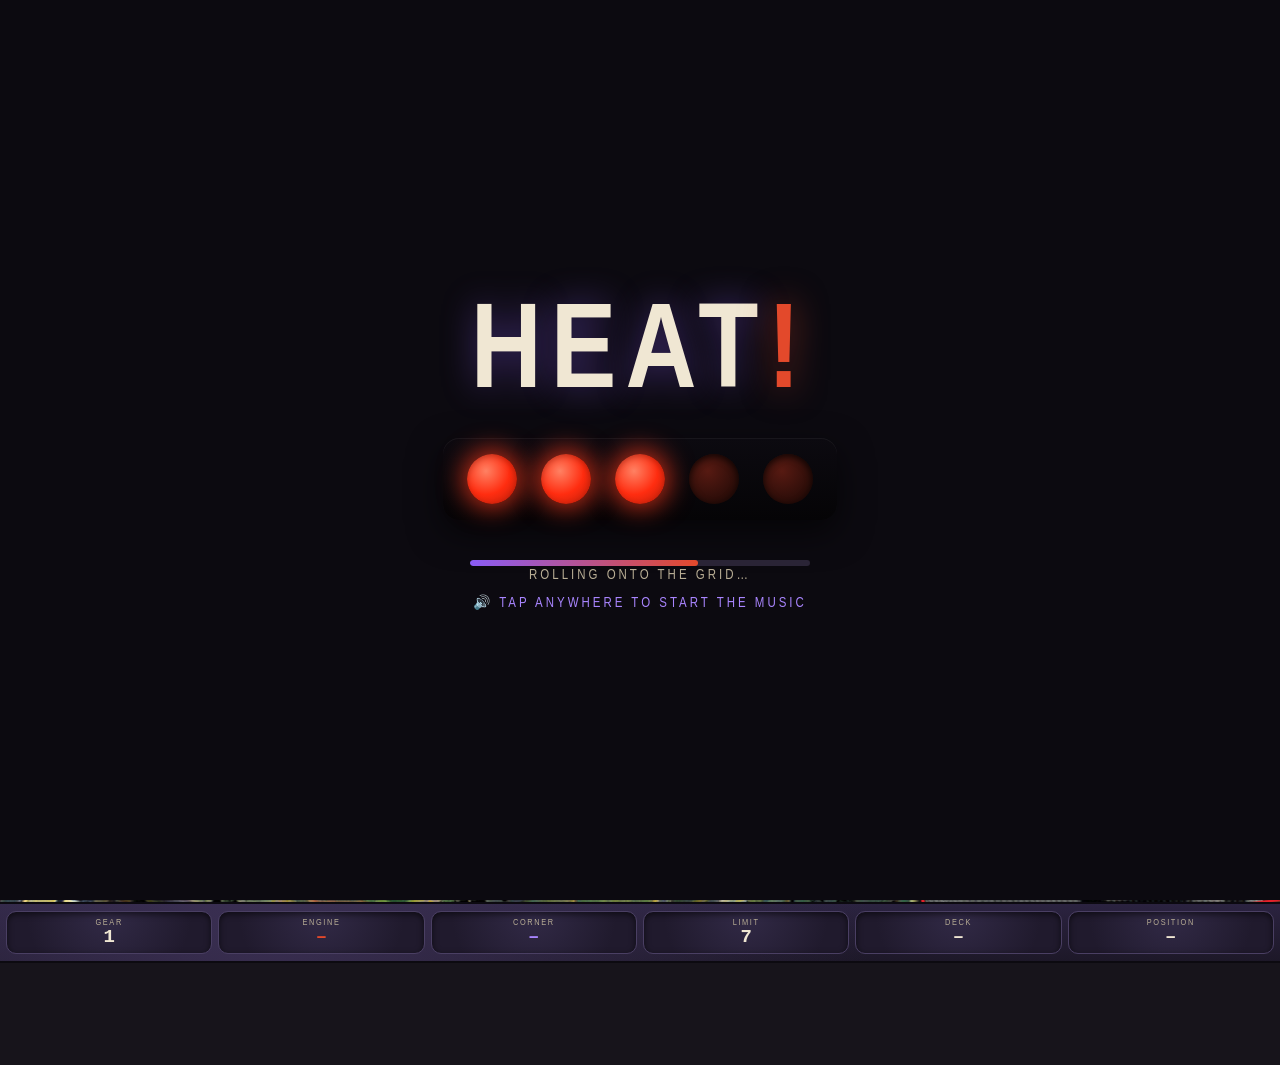
==== commit 71710c26: "Update index.html" ====
--- a/index.html
+++ b/index.html
@@ -240,246 +240,4 @@
 
 
 </body>
-</html><!DOCTYPE html>
-<html lang="en">
-<head>
-<meta charset="UTF-8">
-
-<meta name="viewport" content="width=device-width, initial-scale=1.0, viewport-fit=cover">
-<meta name="apple-mobile-web-app-capable" content="yes">
-<meta name="theme-color" content="#17141b">
-
-<title>HEAT - Pedal to the Metal!</title>
-
-<script>
-window.addEventListener("error", e => {
-  if (e.filename) alert("Error in " + e.filename.split("/").pop() +
-                        " line " + e.lineno + ":\n" + e.message);
-});
-</script>
-
-<!-- on-screen JS error reporter (delete this line when you no longer want it) -->
-<script src="js/diagnostic.js"></script>
-
-<link rel="stylesheet" href="css/game.css">
-<link rel="stylesheet" href="css/career.css">
-</head>
-<body>
-
-<!-- ===== INTRO: loading + title, layered over the game (single page) ===== -->
-<div id="stage" role="button" tabindex="0" aria-label="Start game">
-  <div id="prompt">
-    <div id="Heats">HEAT <span>- Pedal to the Metal</div>
-    <div class="eyebrow">A Digital Fan Game</div>
-    <div id="start">Start <span class="metal">Game</span></div>
-  
-    </div>
-  <div id="hint">Tap anywhere to race</div>
-</div>
-<div id="soundNote">🔊 Tap to enable sound</div>
-<div id="loader">
-  <!-- wordmark: the PNG is preferred; if it fails to load, onerror hides it and
-       reveals the original text version so the loader never shows a broken box -->
-  <img class="load-title" id="loadWordmark" src="assets/titlename.png" alt="HEAT"
-       onerror="this.hidden=true; var t=document.getElementById('loadWordmarkText'); if(t) t.hidden=false;">
-  <div class="load-title" id="loadWordmarkText" hidden>HEAT<b>!</b></div>
-  <div class="gantry">
-    <div class="lamp"></div><div class="lamp"></div><div class="lamp"></div>
-    <div class="lamp"></div><div class="lamp"></div>
-  </div>
-  <div>
-    <div class="load-bar"><div class="load-fill" id="loadFill"></div></div>
-    <p class="load-status" id="loadStatus">Warming up the engine…</p>
-    <p class="load-status" id="loadSound" style="display:none; margin-top:12px; color:var(--purple-glow)">🔊 Tap anywhere to start the music</p>
-  </div>
-</div>
-<!-- ===== end intro ===== -->
-
-<!-- ===== pre-race loading screen (summary → lights out, and between championship races) ===== -->
-<div id="raceload">
-  <div>
-    <div class="rl-track" id="rlTitle">Pukekohe</div>
-    <div class="rl-sub" id="rlSub"></div>
-  </div>
-  <div class="gantry">
-    <div class="lamp"></div><div class="lamp"></div><div class="lamp"></div>
-    <div class="lamp"></div><div class="lamp"></div>
-  </div>
-  <div>
-    <div class="load-bar"><div class="load-fill" id="rlFill"></div></div>
-    <p class="load-status" id="rlStatus">Wheeling it out of the garage…</p>
-  </div>
-</div>
-
-<div id="topbar">
-  <div class="badge">17</div>
-  <div class="hdrtext">
-    <h1>HEAT <span style="color:var(--purple-glow)">·</span> </h1>
-    <div class="subrow">
-      <div class="sub" id="roundlbl">Pedal to the Metal!</div>
-      <div id="wchip" hidden></div>
-    </div>
-  </div>
-  <div id="standings"></div>
-  <button id="menubtn" aria-label="Menu" title="Menu">☰</button>
-</div>
-
-<div id="trackwrap">
-  <svg id="tracksvg" viewBox="0 0 1200 800" preserveAspectRatio="xMidYMid meet"></svg>
-</div>
-
-<div id="gauges">
-  <div class="gauge"><div class="lbl">Gear</div><div class="val" id="g-gear">1</div></div>
-  <div class="gauge heatg"><div class="lbl">Engine</div><div class="val" id="g-heat">–</div></div>
-  <div class="gauge speedg"><div class="lbl">Speed</div><div class="val" id="g-speed">–</div></div>
-  <div class="gauge"><div class="lbl">Hand</div><div class="val" id="g-hand">7</div></div>
-  <div class="gauge deckg" id="g-deck-tile" title="Draw deck — tap to see what's left"><div class="lbl">Deck</div><div class="val" id="g-deck">–</div></div>
-  <div class="gauge"><div class="lbl">Position</div><div class="val" id="g-pos">–</div></div>
-</div>
-
-<div id="panel"></div>
-
-<div id="logwrap">
-  <button id="logtoggle" onclick="document.getElementById('logwrap').classList.toggle('open')">▸ race radio…</button>
-  <div id="logbody"></div>
-</div>
-
-<div id="toast"></div>
-
-<div id="confirmModal" class="overlay" style="display:none">
-  <div class="sheet">
-    <h2 id="cfTitle">⚠ Spin-out warning</h2>
-    <div class="tag" id="cfTag">Corner check</div>
-    <div id="cfBody" class="forecast spin cfbody"></div>
-    <div class="btnrow">
-      <button class="act hot" id="cfYes">Send it anyway</button>
-      <button class="act secondary" id="cfNo">Back off</button>
-    </div>
-  </div>
-</div>
-<div id="spinModal" class="overlay" style="display:none">
-  <div class="sheet">
-    <h2>💥 SPINOUTT!</h2>
-    <img src="screens/spinout1.png" alt="Spin out">
-    <div class="spinsub" id="spinSub">You lost the back end — dropped to 1st gear and picked up Stress.</div>
-    <div class="btnrow"><button class="act hot" id="spinClose">Shake it off</button></div>
-  </div>
-</div>
-<div id="trackModal" class="overlay" style="display:none">
-  <div class="sheet">
-    <div class="tag" id="tmEyebrow"></div>
-    <h2 id="tmName"></h2>
-    <div class="tm-art" id="tmArt"></div>
-    <div class="tm-meta" id="tmMeta"></div>
-    <div class="tm-brief" id="tmBrief"></div>
-    <div class="btnrow">
-      <button class="act secondary" id="tmCancel">Cancel</button>
-      <button class="act" id="tmNext">Next ▸</button>
-    </div>
-  </div>
-</div>
-<div id="setup" class="overlay"></div>
-
-
-<!-- ===== soundtrack: opening (attract, carried from title) → race (loop) → win (once) ===== -->
-<audio id="heatOpening" src="audio/opening.mp3" loop preload="auto"></audio>
-<audio id="heatRace"    src="audio/race.mp3"    loop preload="auto"></audio>
-<audio id="heatWin"     src="audio/win.mp3"     preload="auto"></audio>
-<audio id="heatCrash"   src="audio/crash.mp3"   preload="auto"></audio>
-
-<!-- =====================================================================
-     SCRIPTS — load order matters. Anything that *registers* data must come
-     before the code that reads it.
-
-       1. track registry   → defines TRACKS + defineTrack()
-       2. tracks/*.js      → one file per circuit, each self-registers.
-                             Order here = order on the track-select screen.
-       3. data/cups.js     → championship seasons (lists of track keys)
-       4. js/game.js       → the game itself
-       5. js/audio.js, js/intro.js
-       6. career map registry → defines defineCareerMap()
-       7. data/career-maps/*.js → one file per career map
-       8. js/career.js     → career mode
-
-     TO ADD A TRACK: drop tracks/<key>.js in, add one line to the TRACKS block.
-     TO ADD A CAREER MAP: drop data/career-maps/<key>.js in, add one line to
-     the CAREER MAPS block. Nothing else in this file changes.
-     ===================================================================== -->
-
-<script src="js/track-registry.js"></script>
-
-<!-- ===== TRACKS ===== -->
-<script src="tracks/usa.js"></script>
-<script src="tracks/italy.js"></script>
-<script src="tracks/france.js"></script>
-<script src="tracks/britain.js"></script>
-<script src="tracks/mexico.js"></script>
-<script src="tracks/japan.js"></script>
-<script src="tracks/spain.js"></script>
-<script src="tracks/dutch.js"></script>
-<script src="tracks/southafrica.js"></script>
-<script src="tracks/germany.js"></script>
-<script src="tracks/adelaide.js"></script>
-<script src="tracks/hungary.js"></script>
-<script src="tracks/jarama.js"></script> 
-<script src="tracks/pukekohe.js"></script>
-<script src="tracks/monaco.js"></script>
-<script src="tracks/montjuic.js"></script>
-<script src="tracks/newyork.js"></script>
-<script src="tracks/sanmarino.js"></script>
-<script src="tracks/silverrock.js"></script>
-<script src="tracks/spa.js"></script> 
-<script src="tracks/zandvoort.js"></script>
-
-  <!-- ===== DRAG TRACKS ===== -->
-  <script src="tracks/drags/drag1.js"></script>
-  <script src="tracks/drags/drag2.js"></script>
-  <script src="tracks/drags/drag3.js"></script>
-
-  <!-- ===== BOSS TRACKS =====
-       Career mode keeps these OUT of the ordinary circuit pool. Each career
-       draws three of the six at roll-up and pins one to the end of each act:
-       Act I final, Act II final, Grand Final. -->
-  <script src="tracks/boss/boss1.js"></script>
-  <script src="tracks/boss/boss2.js"></script>
-  <script src="tracks/boss/boss3.js"></script>
-  <script src="tracks/boss/boss4.js"></script>
-  <script src="tracks/boss/boss5.js"></script>
-  <script src="tracks/boss/boss6.js"></script>
-
-<!-- ===== CHAMPIONSHIP SEASONS ===== -->
-<script src="data/cups.js"></script>
-
-  
-<!-- ===== GAME ===== -->
-<script src="js/game.js"></script> 
-<script src="js/board-terrains.js"></script>
-  
-<script src="js/poly.js"></script>
-<script src="js/models/car-f1.js"></script>
-<script src="js/models/cockpit.js"></script>
-<script src="js/fpview.js"></script>
-<script src="js/fpview-poly.js"></script>
-
-<!-- <script src="js/fpview.js"></script> -->
-<!--  <script src="js/retro.js"></script> -->
-<script src="js/fpview-terrains.js"></script>
-<script src="js/audio.js"></script>
-<script src="js/intro.js"></script>
-
-<!-- ===== CAREER MAPS ===== -->
-<script src="js/career-map-registry.js"></script>
-<!--<script src="data/career-maps/coastrun.js"></script>
-<script src="data/career-maps/summitgp.js"></script>*
-  --!>
-
-<!-- ===== CAREER MODE ===== -->
-<!-- career-mods.js must load AFTER game.js (it wraps game functions) and
-     BEFORE career.js (which reads CAREER_MODS / careerApplyFx / careerPerk) -->
-<script src="js/career-mods.js"></script>
-<script src="js/career.js"></script>
-
-
-
-</body>
 </html>
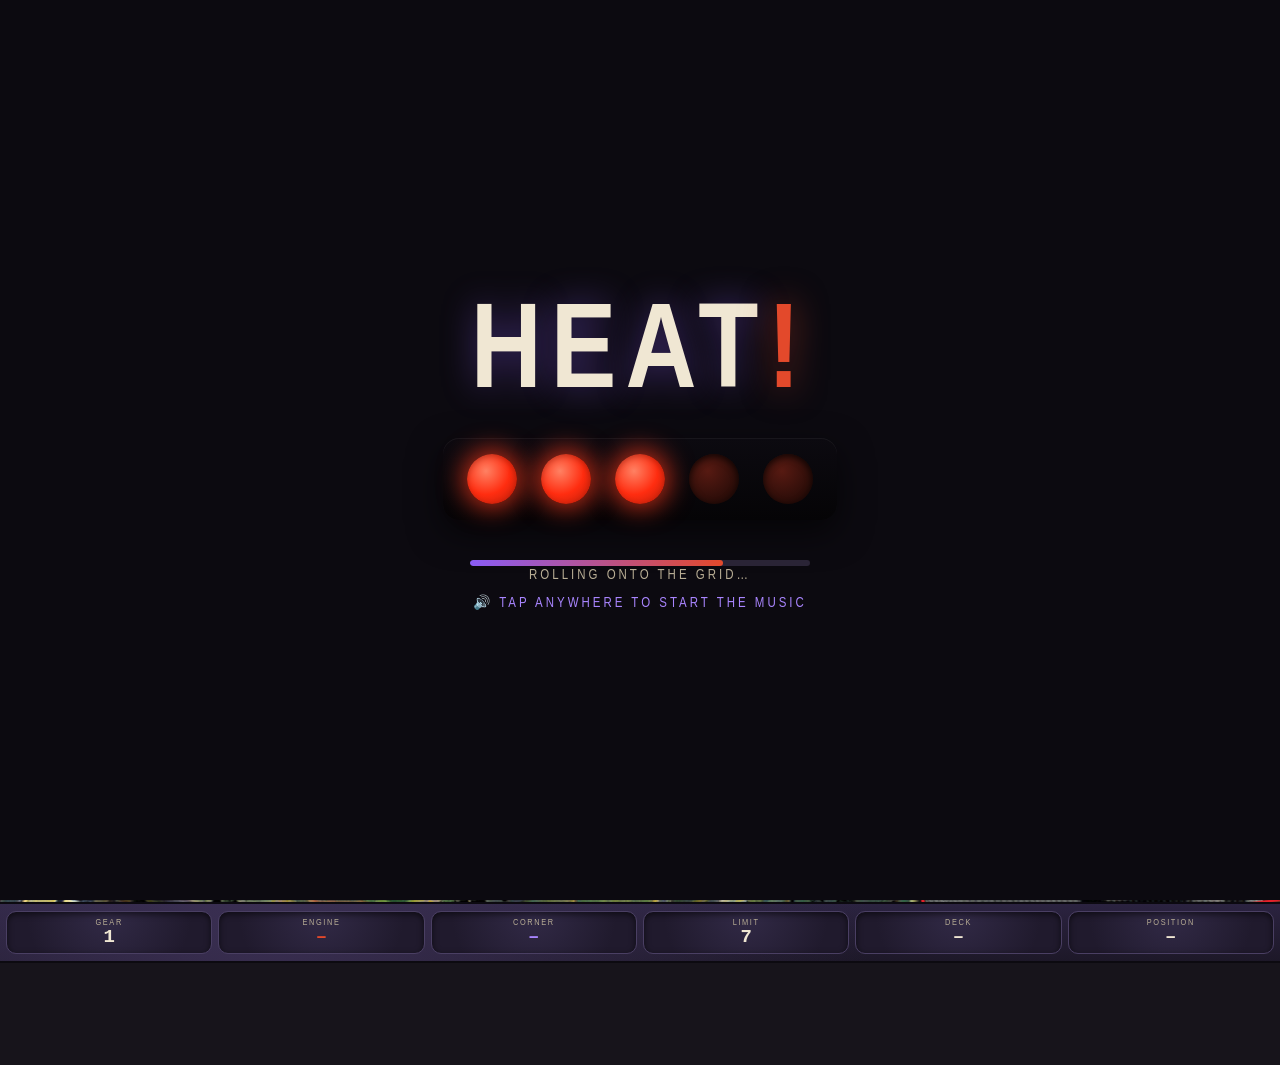
==== commit a570d40f: "Update index.html" ====
--- a/index.html
+++ b/index.html
@@ -214,6 +214,7 @@
 <script src="js/poly.js"></script>
 <script src="js/models/car-f1.js"></script>
 <script src="js/models/cockpit.js"></script>
+<script src="js/models/cockpit-hi.js"></script>
 
 <!-- ===== GAME ===== -->
 <script src="js/game.js"></script> 
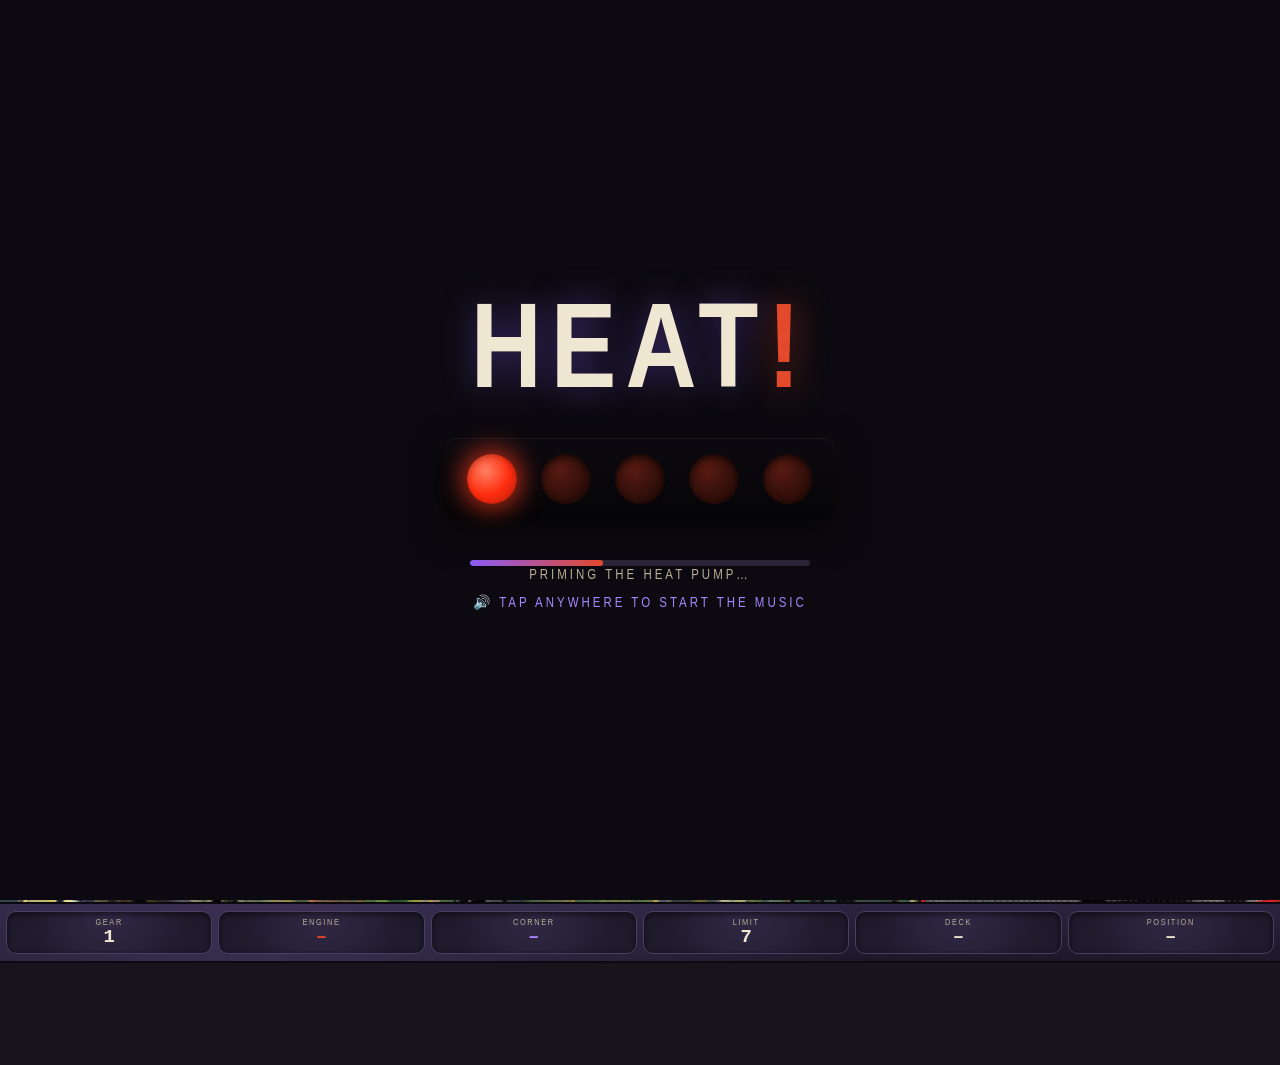
==== commit e1325e7e: "Add files via upload" ====
--- a/index.html
+++ b/index.html
@@ -219,6 +219,7 @@
 <!-- ===== GAME ===== -->
 <script src="js/game.js"></script> 
 <script src="js/board-terrains.js"></script>
+<script src="js/fpview-chase.js"></script>
 <script src="js/fpview.js"></script>
 <script src="js/fpview-poly.js"></script>
 <!--  <script src="js/retro.js"></script> -->
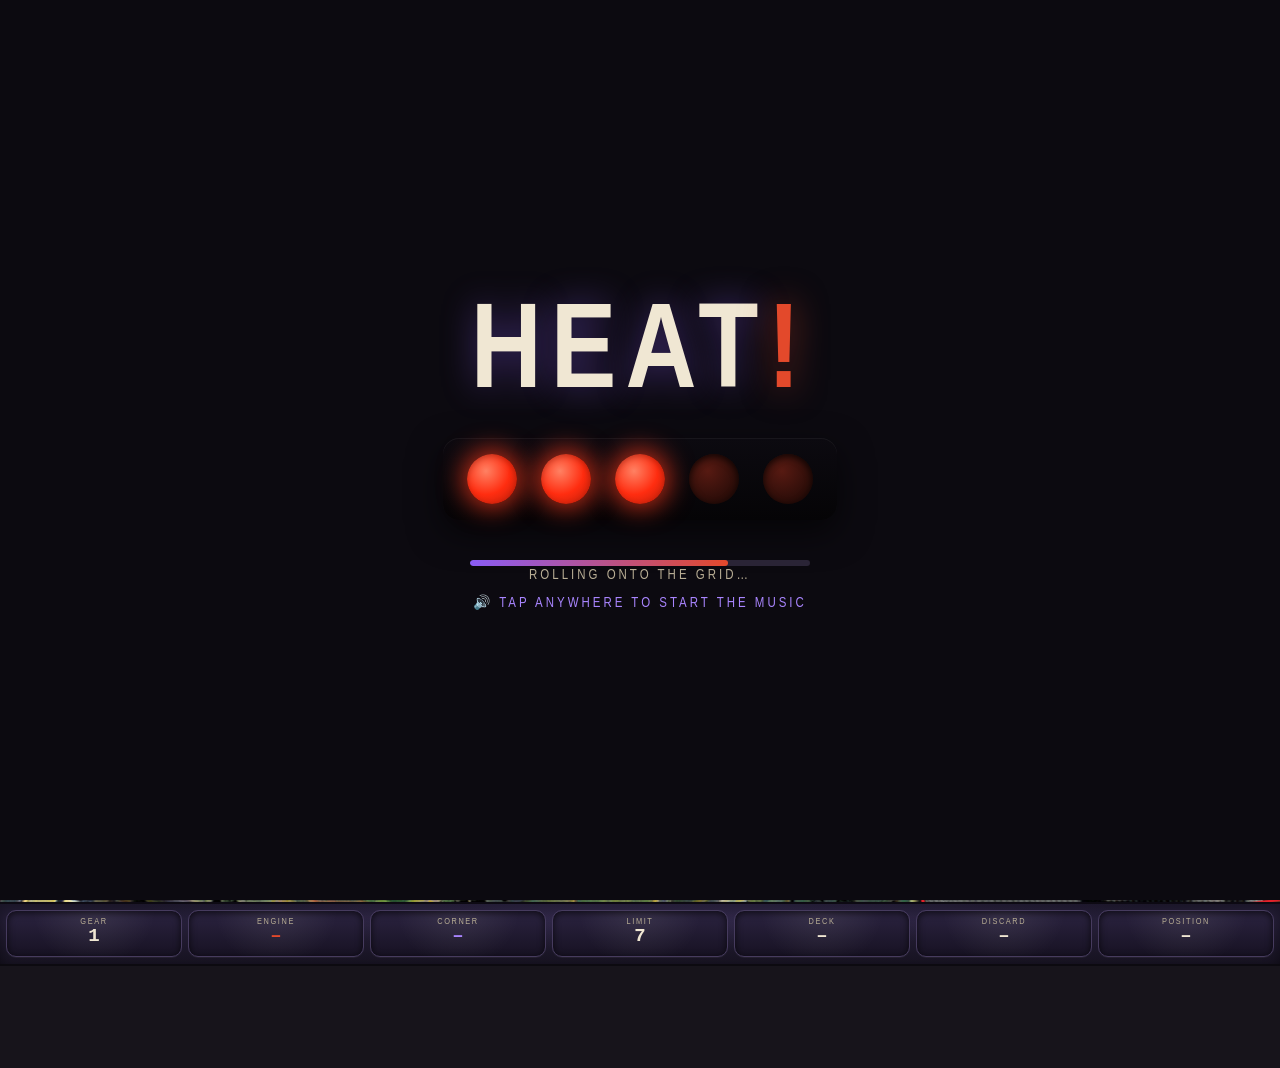
==== commit a1d97c37: "Update index.html" ====
--- a/index.html
+++ b/index.html
@@ -21,6 +21,7 @@
 
 <link rel="stylesheet" href="css/game.css">
 <link rel="stylesheet" href="css/career.css">
+<link rel="stylesheet" href="css/hud.css">
 </head>
 <body>
 
@@ -217,13 +218,15 @@
 <script src="js/models/cockpit-hi.js"></script>
 
 <!-- ===== GAME ===== -->
-<script src="js/game.js"></script> 
+<script src="js/game.js"></script>
+<script src="js/hud.js"></script>
 <script src="js/board-terrains.js"></script>
 <script src="js/fpview-chase.js"></script>
 <script src="js/fpview.js"></script>
 <script src="js/fpview-poly.js"></script>
 <!--  <script src="js/retro.js"></script> -->
 <script src="js/fpview-terrains.js"></script>
+<script src="js/camera25.js"></script>
 <script src="js/audio.js"></script>
 <script src="js/intro.js"></script>
 
--- a/css/hud.css
+++ b/css/hud.css
@@ -0,0 +1,254 @@
+/* =====================================================================
+   HUD — presentation skin for the existing game DOM            (drop-in)
+   ---------------------------------------------------------------------
+   Loads AFTER css/game.css, so every rule here is a deliberate override.
+   Nothing in this file invents markup: js/hud.js adds a handful of
+   elements and CSS custom properties, and these rules dress them.
+
+   Everything is scoped behind classes hud.js switches on:
+       #hand.fan          the fanned hand
+       #geargate.stick    the gated gear lever
+       body.hud           the dashboard ribbon + ladder
+   If hud.js is removed, game.css alone still renders the old flat UI.
+   ===================================================================== */
+
+:root{
+  --hud-card-w:66px;          /* matches .card in game.css */
+  --hud-card-h:96px;
+  --hud-lift:-22px;           /* hover lift */
+  --hud-lift-sel:-34px;       /* selected lift */
+  --hud-chrome:#0d0a13;
+}
+
+/* =====================================================================
+   1 · THE FANNED HAND
+   hud.js writes --dx / --dy / --rot / --z per card and adds .fan to the
+   container. The lift is a separate variable so hover, selection and the
+   drag offset all compose into ONE transform instead of fighting.
+   ===================================================================== */
+#hand.fan{
+  display:block; position:relative; overflow:visible;
+  height:var(--fan-h,168px);
+  padding:0; margin:2px 0 4px;
+  perspective:900px;
+  scrollbar-width:none;
+}
+#hand.fan::-webkit-scrollbar{display:none}
+
+#hand.fan .card{
+  position:absolute; left:50%; bottom:6px;
+  margin:0;
+  transform-origin:50% 145%;
+  touch-action:none;                       /* the drag gesture owns the card */
+  cursor:grab;
+  z-index:var(--z,1);
+  transform:
+    translateX(calc(-50% + var(--dx,0px) + var(--drag-x,0px)))
+    translateY(calc(var(--dy,0px) + var(--lift,0px) + var(--drag-y,0px)))
+    rotate(calc(var(--rot,0deg) + var(--drag-rot,0deg)))
+    scale(var(--scale,1));
+  transition:transform .16s cubic-bezier(.22,.9,.28,1), box-shadow .16s ease, filter .16s ease;
+  box-shadow:0 4px 10px rgba(0,0,0,.55), 0 1px 0 rgba(255,255,255,.08) inset;
+}
+
+/* hover / focus lift — pointer devices only, so a touch-drag doesn't get
+   a phantom hover stuck on the card after release */
+@media (hover:hover){
+  #hand.fan .card:not(.dim):hover{
+    --lift:var(--hud-lift);
+    --scale:1.06;
+    z-index:60;
+    box-shadow:0 14px 22px rgba(0,0,0,.6), 0 0 0 1px rgba(169,133,255,.35);
+    filter:brightness(1.08);
+  }
+}
+#hand.fan .card.sel{
+  --lift:var(--hud-lift-sel);
+  --scale:1.06;
+  z-index:70;
+  outline:3px solid var(--purple-glow); outline-offset:1px;
+  box-shadow:0 16px 26px rgba(0,0,0,.65), 0 0 18px rgba(169,133,255,.5);
+}
+#hand.fan .card.dim{cursor:not-allowed; filter:grayscale(.35) brightness(.75); opacity:.5}
+
+/* while a finger/mouse is down the card follows 1:1 — no transition lag */
+#hand.fan .card.dragging{
+  transition:none; cursor:grabbing; z-index:99;
+  box-shadow:0 22px 34px rgba(0,0,0,.7), 0 0 26px rgba(169,133,255,.45);
+  --scale:1.1;
+}
+/* past the commit threshold the card reads as "this will be played" */
+#hand.fan .card.armed{
+  outline:3px solid var(--purple-glow); outline-offset:2px;
+  filter:brightness(1.18) saturate(1.1);
+}
+#hand.fan .card.armed-off{outline:3px solid var(--heat); outline-offset:2px}
+
+/* the drop ribbon that appears above the fan mid-drag */
+#hud-drop{
+  position:absolute; left:0; right:0; top:0; height:44px;
+  display:flex; align-items:center; justify-content:center;
+  border:2px dashed rgba(169,133,255,.55); border-radius:10px;
+  background:linear-gradient(180deg,rgba(138,92,246,.18),rgba(138,92,246,.02));
+  color:var(--purple-glow); font-size:11px; letter-spacing:3px; text-transform:uppercase; font-weight:800;
+  opacity:0; transform:translateY(-6px); transition:opacity .15s ease, transform .15s ease;
+  pointer-events:none; z-index:5;
+}
+#hud-drop.on{opacity:1; transform:translateY(0)}
+#hud-drop.hot{border-color:var(--purple-glow); background:linear-gradient(180deg,rgba(138,92,246,.35),rgba(138,92,246,.06))}
+#hud-drop.off{border-color:var(--heat); color:#ffb9a5; background:linear-gradient(180deg,rgba(227,73,43,.25),transparent)}
+
+/* the count of what is committed, under the fan */
+#hud-count{
+  text-align:center; font-family:var(--mono); font-size:11px; letter-spacing:2px;
+  color:var(--cream-dim); text-transform:uppercase; margin:-2px 0 8px;
+}
+#hud-count b{color:var(--purple-glow); font-size:13px}
+#hud-count.full b{color:#9fe08a}
+
+/* =====================================================================
+   2 · THE GEAR STICK
+   The gate is the existing #geargate buttons; hud.js adds .stick plus a
+   knob element that slides to whichever option is selected.
+   ===================================================================== */
+#geargate.stick{
+  position:relative; gap:0;
+  display:grid; grid-auto-flow:column; grid-auto-columns:1fr;
+  max-width:320px; margin:10px auto 16px; padding:10px 12px;
+  border-radius:14px;
+  background:
+    linear-gradient(180deg,#2a2338,#15111e 70%),
+    radial-gradient(circle at 50% 0%, rgba(169,133,255,.18), transparent 70%);
+  border:2px solid #0b0910;
+  box-shadow:inset 0 3px 10px rgba(0,0,0,.7), 0 2px 0 rgba(255,255,255,.05);
+}
+/* the polished gate slot the knob rides in */
+#geargate.stick::before{
+  content:""; position:absolute; left:14px; right:14px; top:50%;
+  height:10px; transform:translateY(-50%); border-radius:6px;
+  background:linear-gradient(180deg,#0a0810,#1c1727);
+  box-shadow:inset 0 2px 5px #000, 0 1px 0 rgba(255,255,255,.06);
+}
+#geargate.stick .gearopt{
+  position:relative; z-index:2; width:auto; height:62px; border-radius:10px;
+  border:1.5px solid transparent; background:transparent;
+  box-shadow:none; font-size:24px; gap:2px;
+  transition:color .15s ease, transform .15s ease, opacity .15s ease;
+}
+#geargate.stick .gearopt small{opacity:.85}
+#geargate.stick .gearopt.sel{
+  background:transparent; border-color:transparent; box-shadow:none;
+  color:#fff; transform:translateY(-3px); text-shadow:0 0 14px rgba(169,133,255,.9);
+}
+#geargate.stick .gearopt:disabled{opacity:.22}
+#geargate.stick .gearopt.heatcost small{color:var(--heat)}
+
+#gearknob{
+  position:absolute; z-index:1; top:50%; width:44px; height:44px;
+  margin-top:-22px; border-radius:50%; pointer-events:none;
+  background:radial-gradient(circle at 38% 30%, #b79dff, #5a3bbd 55%, #2c1a63);
+  border:2px solid #0b0910;
+  box-shadow:0 6px 14px rgba(0,0,0,.6), 0 0 20px rgba(138,92,246,.55), inset 0 -4px 8px rgba(0,0,0,.5);
+  transition:left .28s cubic-bezier(.34,1.4,.5,1);
+}
+#gearknob.heat{
+  background:radial-gradient(circle at 38% 30%, #ffb08a, #d1441f 55%, #6d1c08);
+  box-shadow:0 6px 14px rgba(0,0,0,.6), 0 0 22px rgba(227,73,43,.65), inset 0 -4px 8px rgba(0,0,0,.5);
+}
+
+/* =====================================================================
+   3 · DASHBOARD RIBBON  (#gauges, restyled + a live Engine bar)
+   ===================================================================== */
+body.hud #gauges{
+  padding:6px 6px 7px;
+  background:
+    radial-gradient(ellipse at 50% -60%, rgba(169,133,255,.22), transparent 62%),
+    linear-gradient(180deg,#2d2544,#161220);
+  border-top:2px solid var(--hud-chrome);
+  box-shadow:inset 0 8px 14px rgba(0,0,0,.45);
+}
+body.hud .gauge{
+  border-color:#463b5e;
+  background:
+    radial-gradient(circle at 50% -10%, rgba(255,255,255,.09), transparent 62%),
+    linear-gradient(180deg,#2b2340,#171223);
+  box-shadow:inset 0 2px 7px rgba(0,0,0,.7), 0 1px 0 rgba(255,255,255,.05);
+}
+body.hud .gauge .val{transition:color .2s ease, transform .2s ease}
+body.hud .gauge.bump .val{transform:scale(1.22)}
+
+/* the Engine tile becomes a thermometer */
+#hud-heatbar{display:flex; gap:2px; justify-content:center; margin-top:4px; padding:0 2px}
+#hud-heatbar i{
+  flex:1; max-width:9px; height:9px; border-radius:2px; display:block;
+  background:#241d31; border:1px solid #3a3148; transition:background .2s ease, box-shadow .2s ease;
+}
+#hud-heatbar i.on{
+  background:linear-gradient(180deg,#ff8a4d,#c22c0d); border-color:#000;
+  box-shadow:0 0 6px rgba(227,73,43,.7);
+}
+body.hud .gauge.heatg.low{animation:hudPulse 1.1s ease-in-out infinite}
+body.hud .gauge.heatg.low .val{color:#ff6a4d}
+@keyframes hudPulse{
+  0%,100%{box-shadow:inset 0 2px 7px rgba(0,0,0,.7), 0 0 0 rgba(227,73,43,0)}
+  50%    {box-shadow:inset 0 2px 7px rgba(0,0,0,.7), 0 0 14px rgba(227,73,43,.75)}
+}
+
+/* =====================================================================
+   4 · POSITION LADDER  (over the board, top-left, like a broadcast feed)
+   ===================================================================== */
+#hud-ladder{
+  position:absolute; top:8px; left:8px; z-index:55;
+  min-width:132px; max-width:52%;
+  border-radius:9px; overflow:hidden;
+  background:linear-gradient(180deg,rgba(13,10,19,.9),rgba(13,10,19,.72));
+  border:1px solid rgba(169,133,255,.3);
+  box-shadow:0 6px 18px rgba(0,0,0,.6);
+  backdrop-filter:blur(3px); -webkit-backdrop-filter:blur(3px);
+  font-family:var(--disp); pointer-events:none;
+}
+#hud-ladder .lad-hd{
+  font-size:9px; letter-spacing:2.4px; text-transform:uppercase;
+  color:var(--cream-dim); padding:4px 8px 3px;
+  background:linear-gradient(180deg,rgba(138,92,246,.28),transparent);
+  border-bottom:1px solid rgba(255,255,255,.07);
+}
+#hud-ladder .lad-row{
+  display:flex; align-items:center; gap:6px; padding:3px 8px 3px 4px;
+  font-size:11.5px; line-height:1.5; color:var(--cream);
+  border-left:3px solid transparent;
+  transition:transform .42s cubic-bezier(.22,.9,.28,1), background .3s ease;
+}
+#hud-ladder .lad-row.you{background:rgba(138,92,246,.2); border-left-color:var(--purple-glow)}
+#hud-ladder .lad-row.out{opacity:.45}
+#hud-ladder .lad-pos{
+  font-family:var(--mono); font-size:10px; width:13px; text-align:right; color:var(--cream-dim); flex:none;
+}
+#hud-ladder .lad-dot{
+  width:9px; height:9px; border-radius:50%; flex:none;
+  border:1px solid rgba(0,0,0,.6); box-shadow:0 0 5px rgba(0,0,0,.6);
+}
+#hud-ladder .lad-name{
+  flex:1; min-width:0; overflow:hidden; text-overflow:ellipsis; white-space:nowrap;
+  letter-spacing:.4px;
+}
+#hud-ladder .lad-gap{
+  font-family:var(--mono); font-size:10px; color:var(--cream-dim); flex:none;
+}
+#hud-ladder .lad-row.lead .lad-gap{color:#9fe08a}
+/* a place change flashes the row */
+#hud-ladder .lad-row.gain{animation:ladGain .8s ease-out}
+#hud-ladder .lad-row.lose{animation:ladLose .8s ease-out}
+@keyframes ladGain{0%{background:rgba(159,224,138,.5)} 100%{background:transparent}}
+@keyframes ladLose{0%{background:rgba(227,73,43,.45)}  100%{background:transparent}}
+
+/* the ladder replaces the header chips while it is up, and both stand
+   down whenever the cockpit view owns the board */
+body.hud #standings{display:none}
+#trackwrap.fp-live #hud-ladder{display:none}
+
+@media (prefers-reduced-motion:reduce){
+  #hand.fan .card, #gearknob, #hud-ladder .lad-row{transition:none !important}
+  #hud-ladder .lad-row.gain, #hud-ladder .lad-row.lose,
+  body.hud .gauge.heatg.low{animation:none !important}
+}
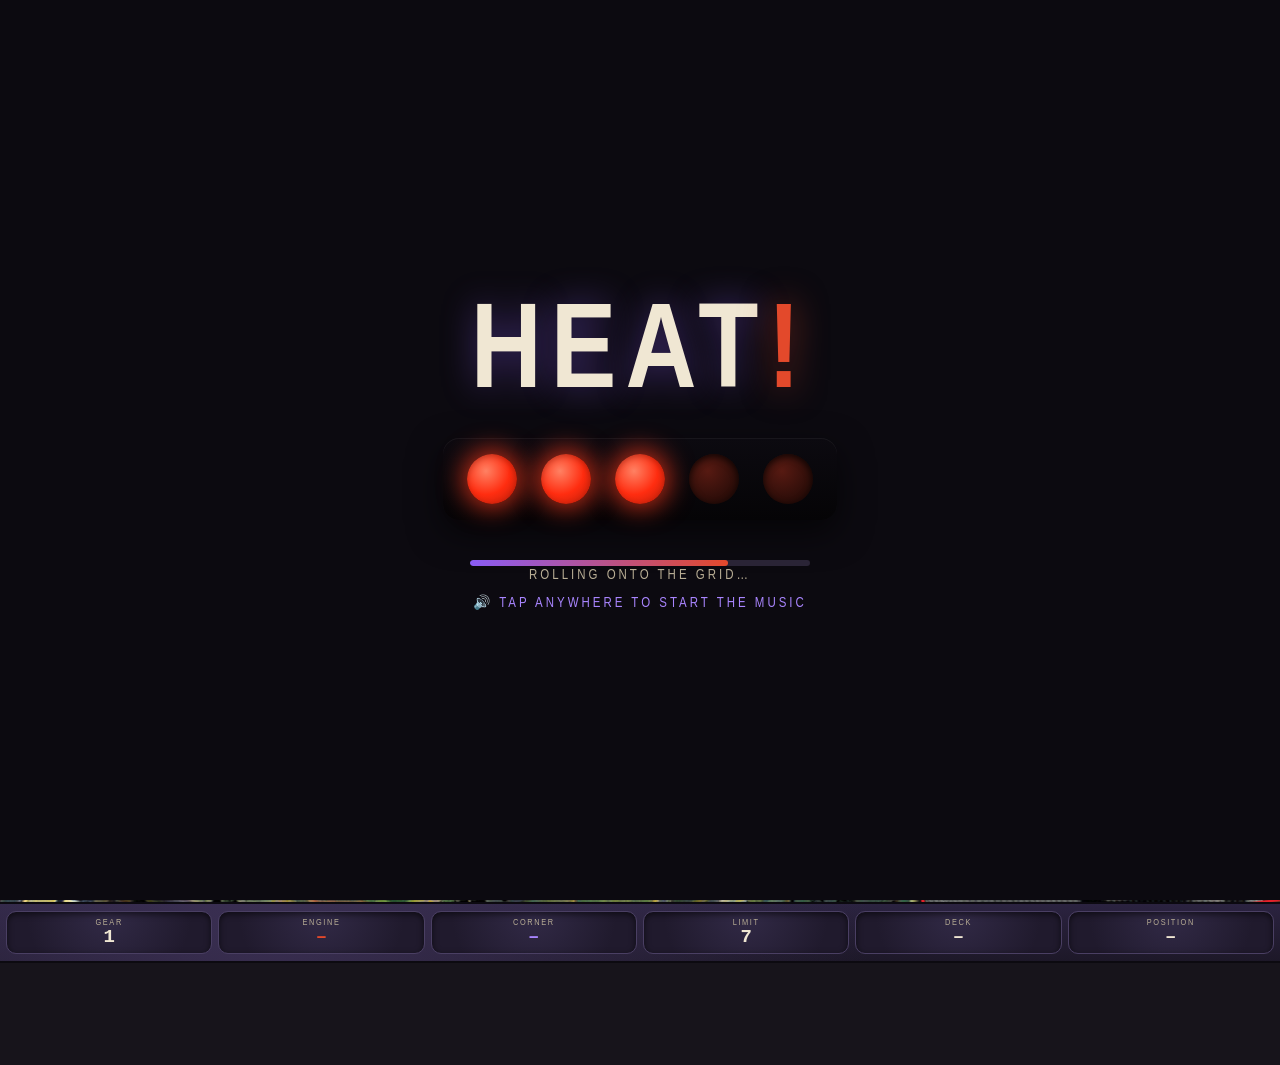
==== commit fdb251ae: "Update index.html" ====
--- a/index.html
+++ b/index.html
@@ -21,7 +21,7 @@
 
 <link rel="stylesheet" href="css/game.css">
 <link rel="stylesheet" href="css/career.css">
-<link rel="stylesheet" href="css/hud.css">
+<!--<link rel="stylesheet" href="css/hud.css">-->
 </head>
 <body>
 
@@ -219,14 +219,14 @@
 
 <!-- ===== GAME ===== -->
 <script src="js/game.js"></script>
-<script src="js/hud.js"></script>
+<!--<script src="js/hud.js"></script> -->
 <script src="js/board-terrains.js"></script>
 <script src="js/fpview-chase.js"></script>
 <script src="js/fpview.js"></script>
 <script src="js/fpview-poly.js"></script>
 <!--  <script src="js/retro.js"></script> -->
 <script src="js/fpview-terrains.js"></script>
-<script src="js/camera25.js"></script>
+<!--<script src="js/camera25.js"></script> -->
 <script src="js/audio.js"></script>
 <script src="js/intro.js"></script>
 
